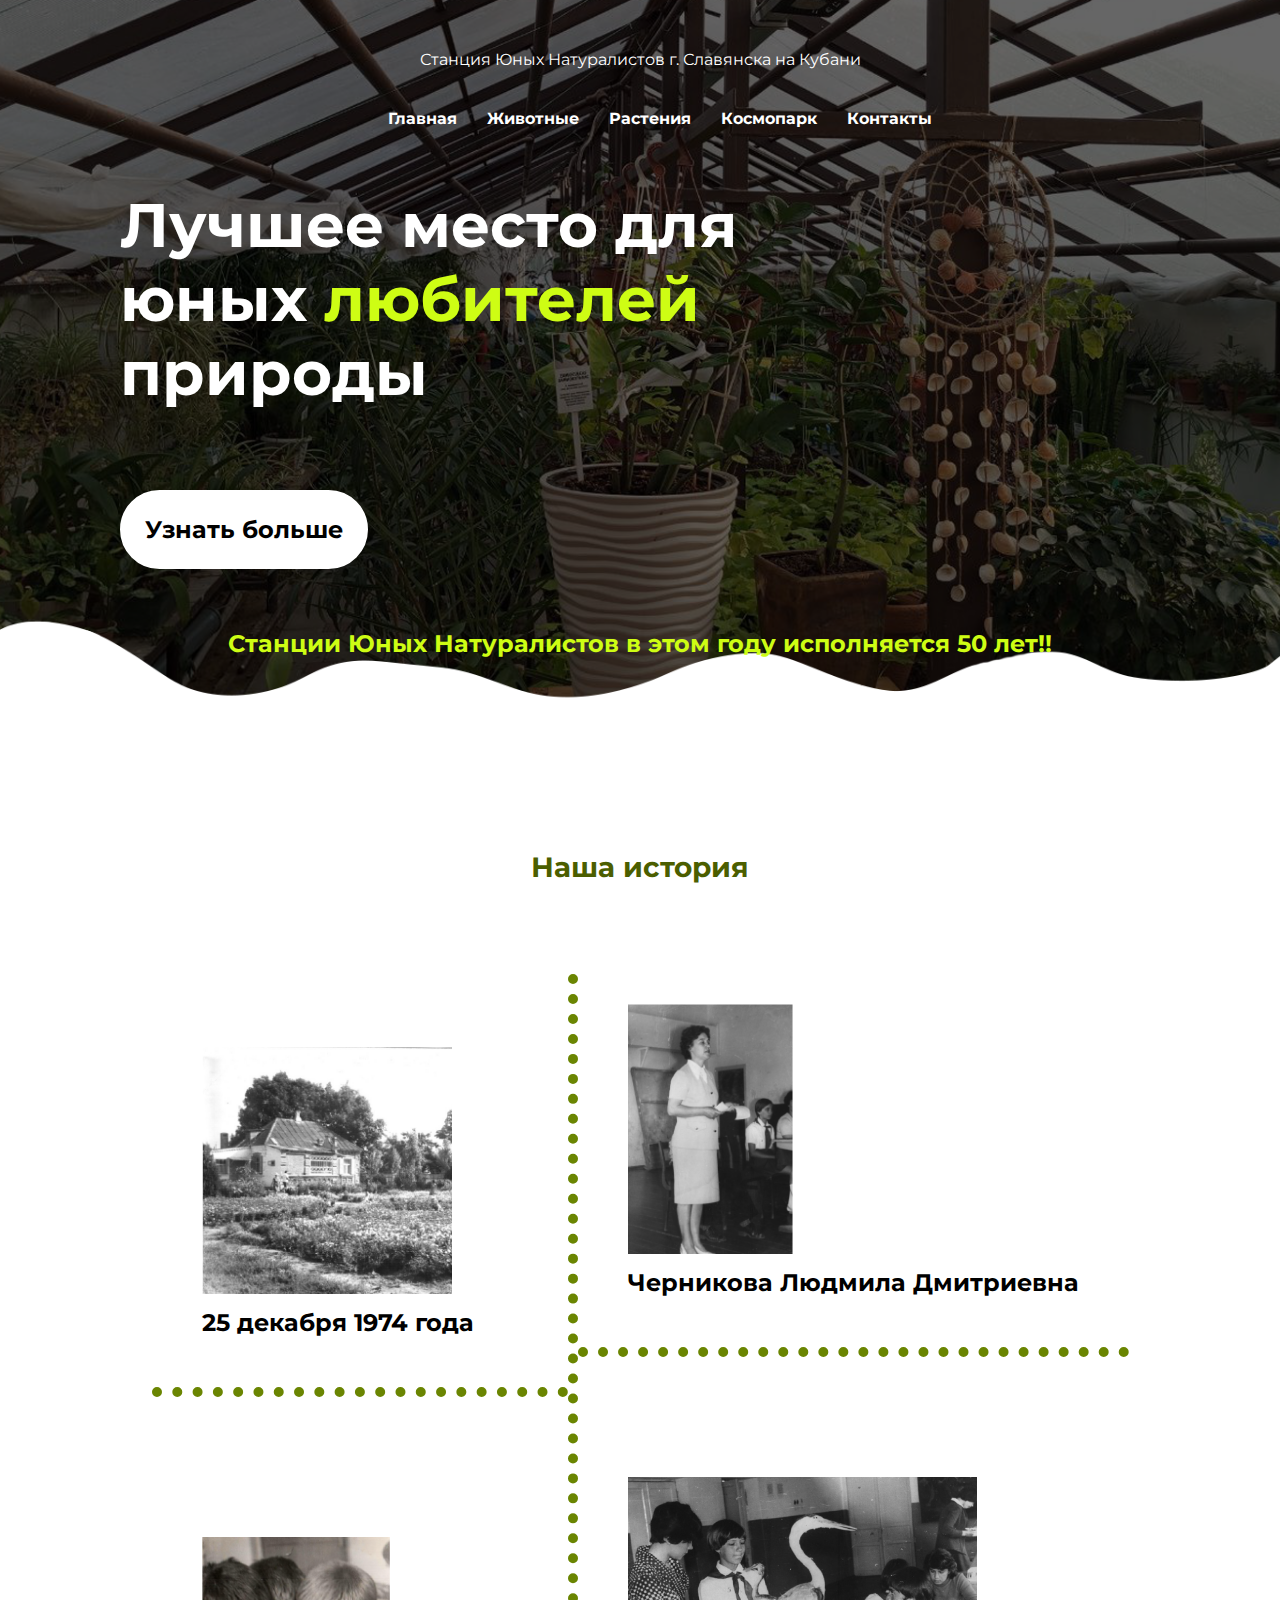
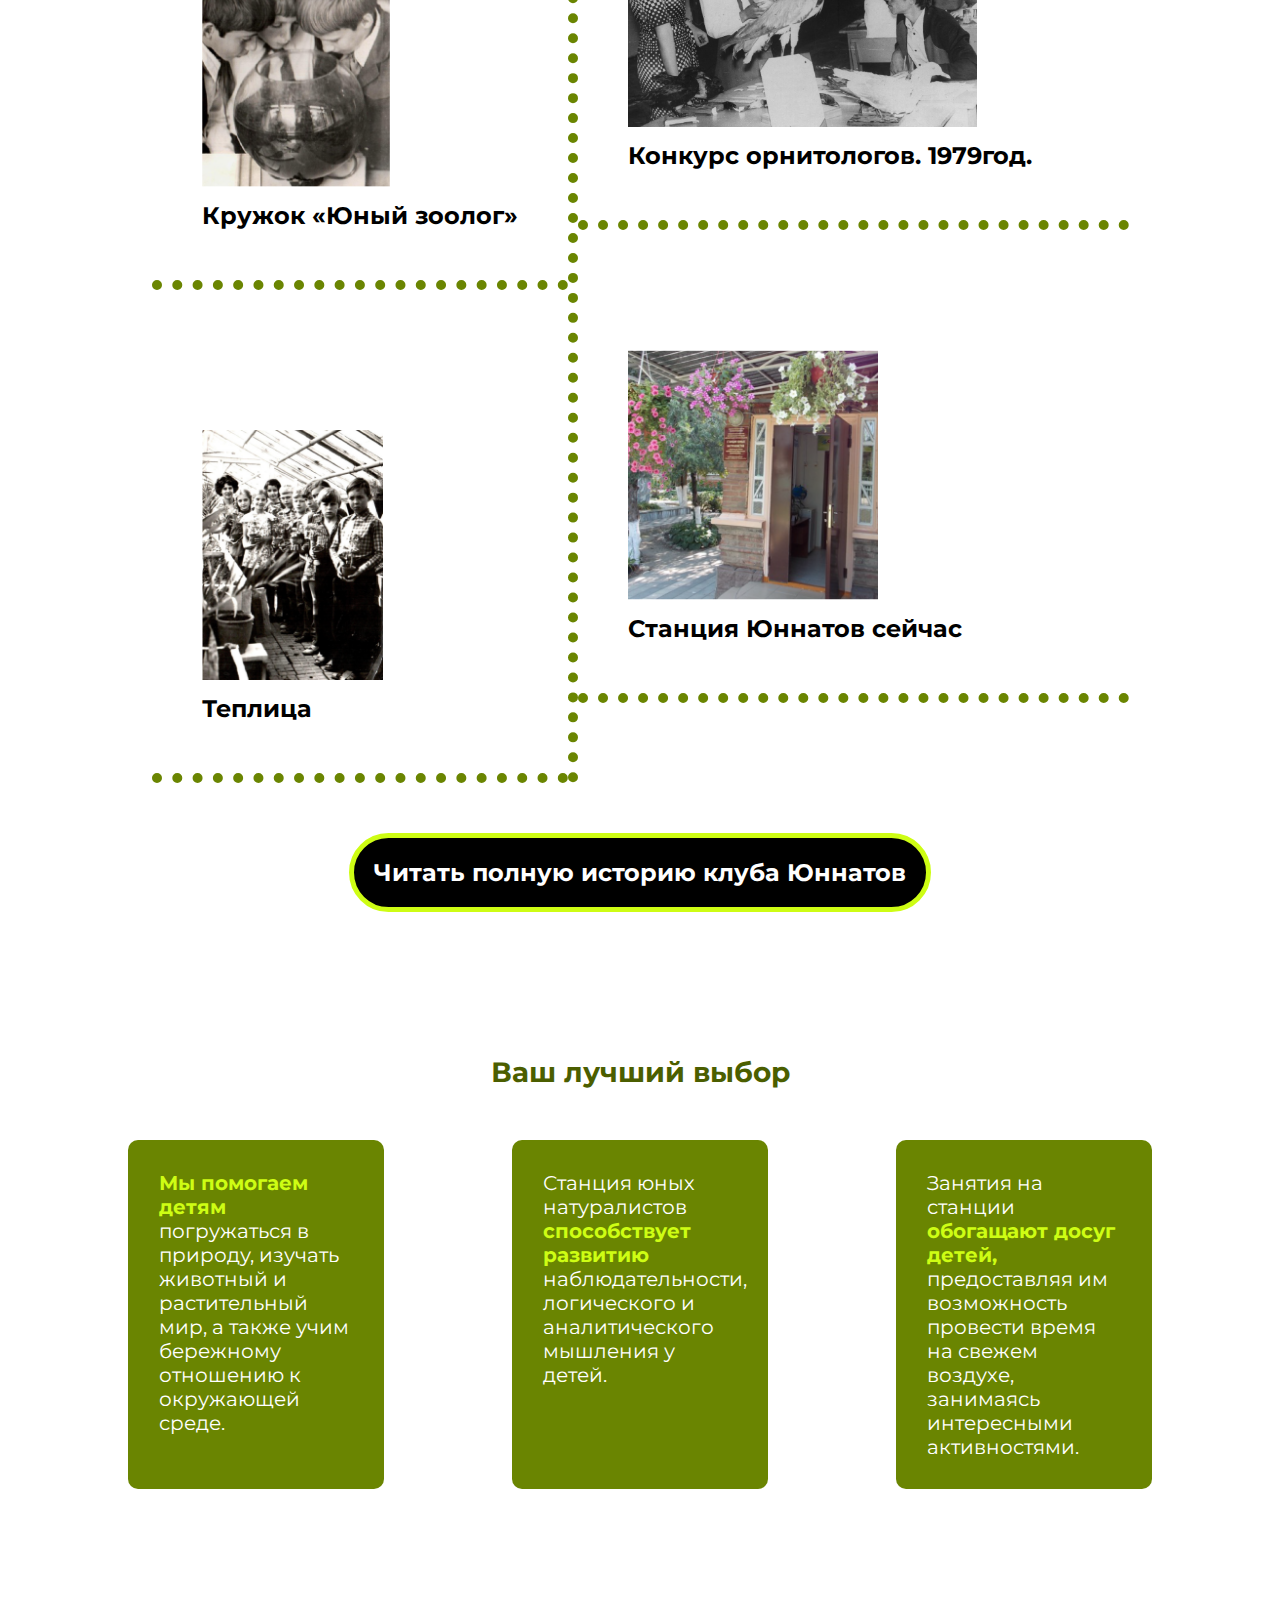
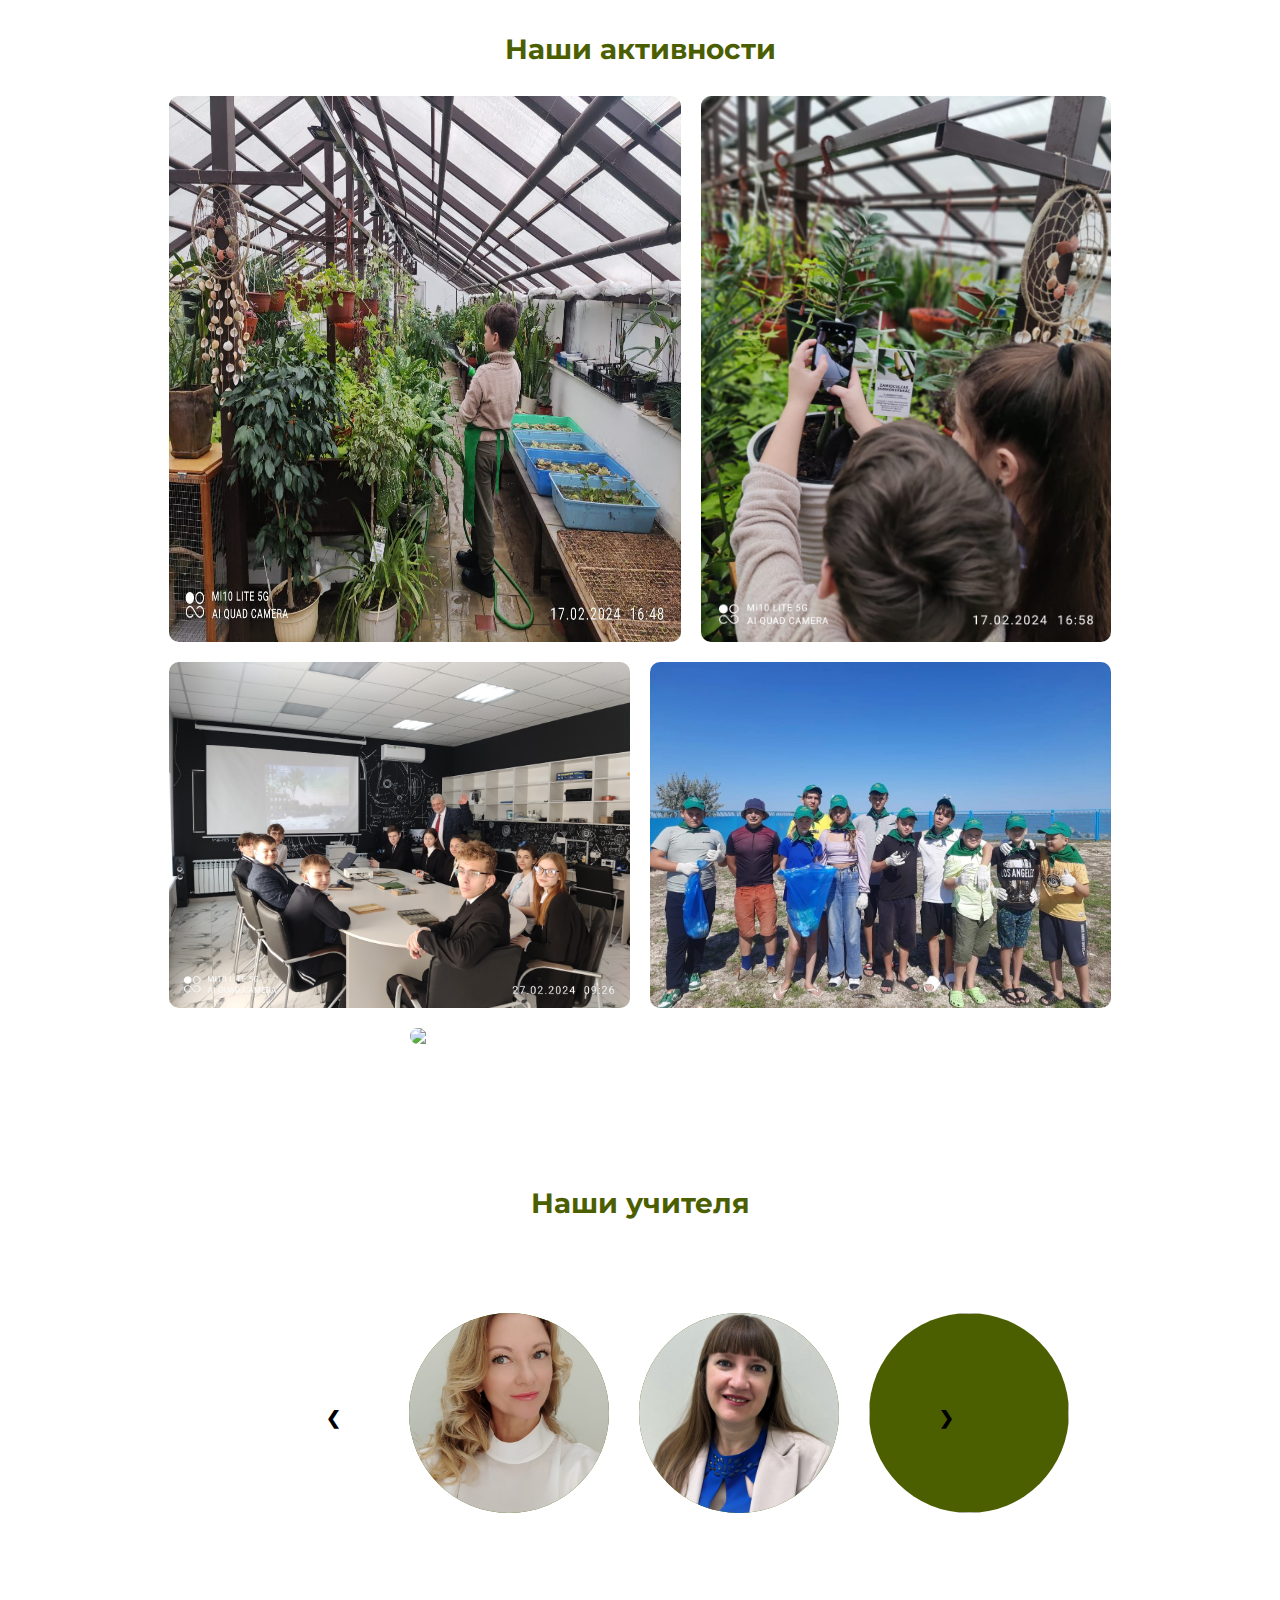
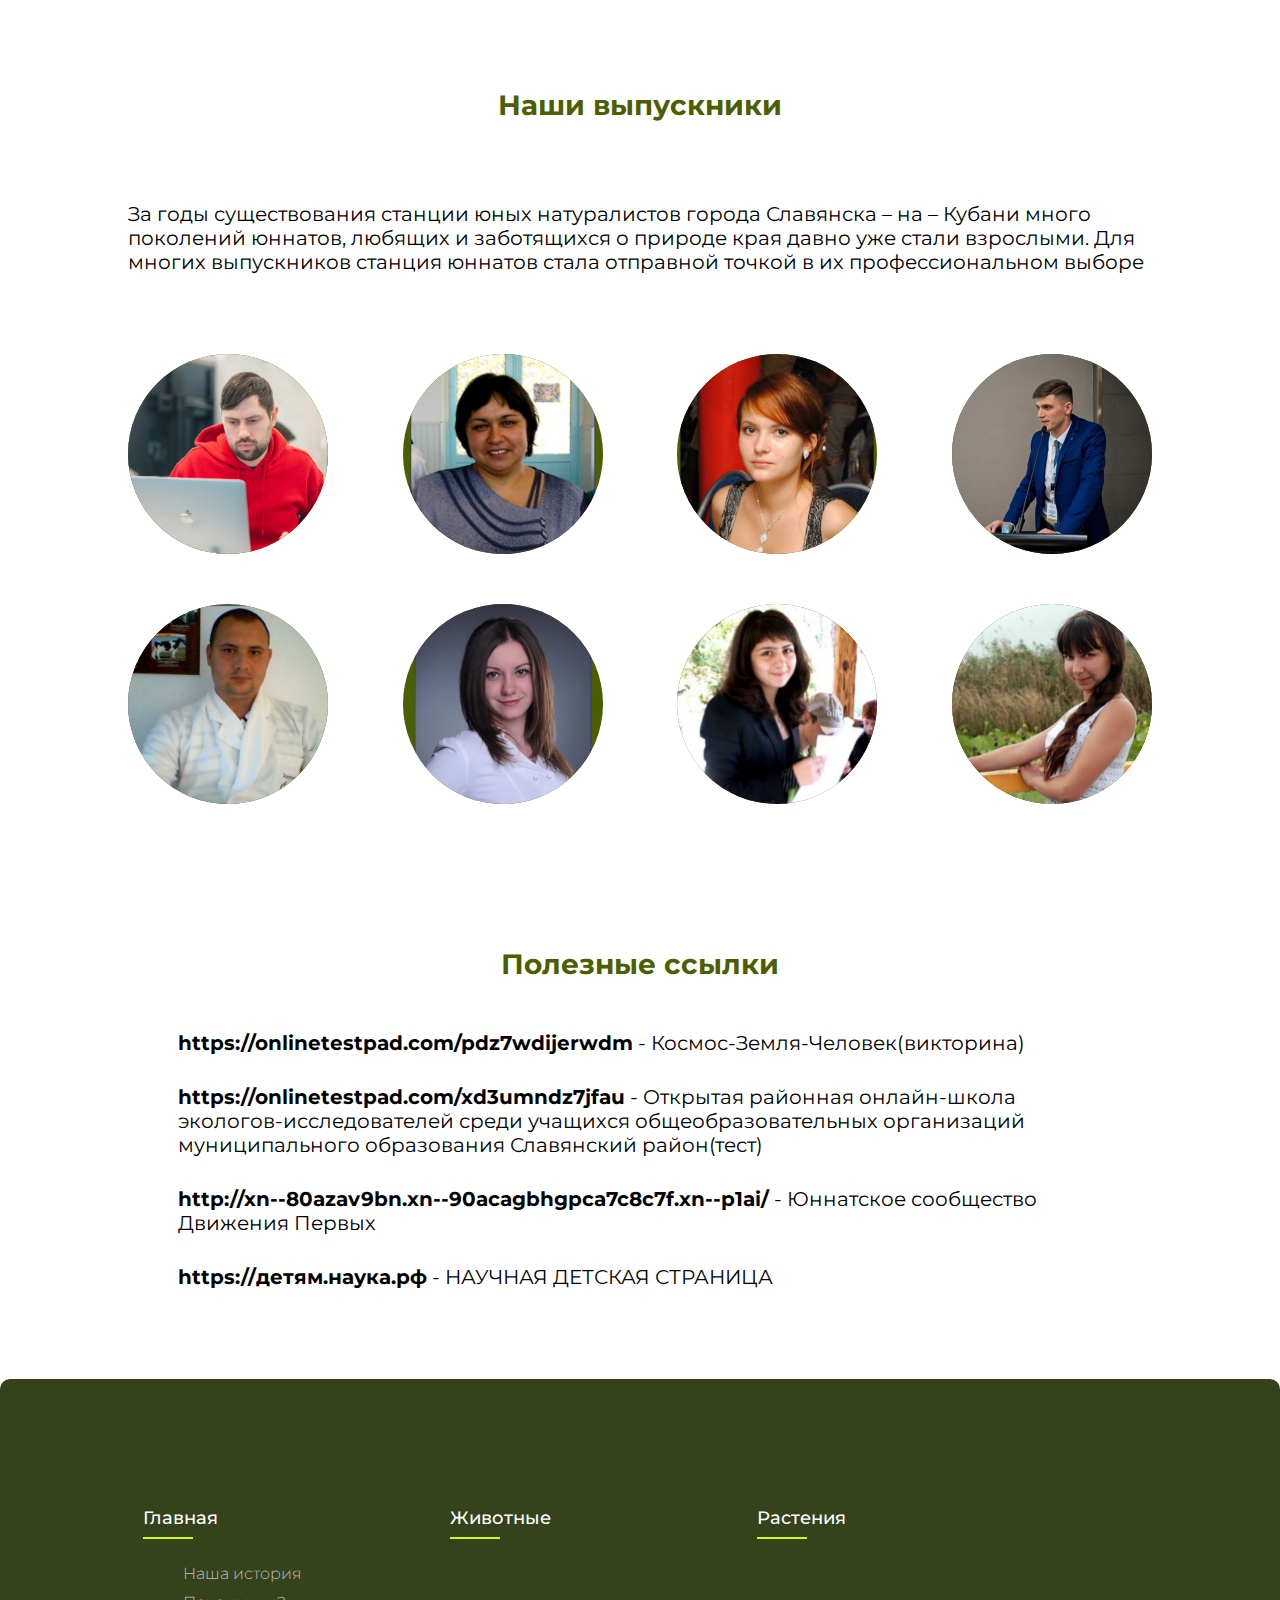
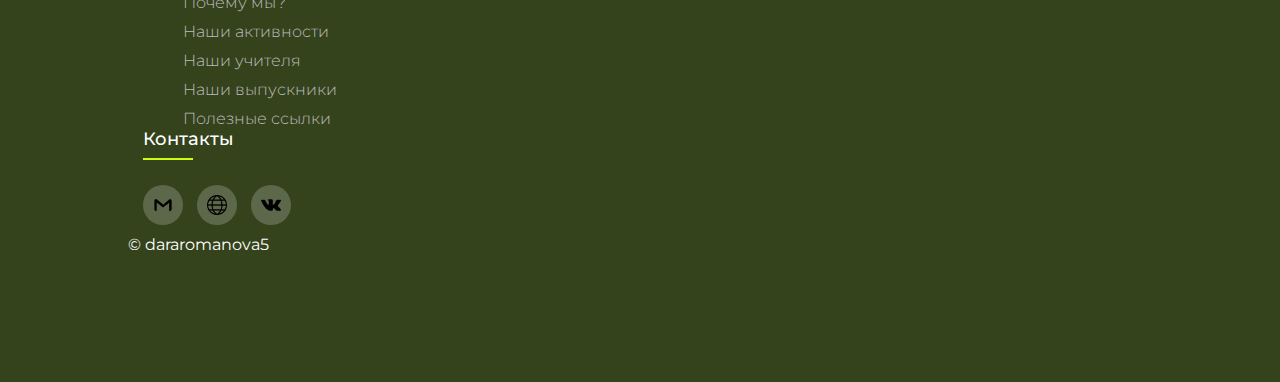
==== index.html @ 304b1065 "initial commit" ====
<!DOCTYPE html>
<html lang="ru">
<head>
    <meta charset="UTF-8">
    <meta name="viewport" content="width=device-width, initial-scale=1.0">
    <title>Станция Юных Натуралистов  г Славянска на Кубани</title>
    <link rel="stylesheet" href="css/style.css">
    <link rel="shortcut icon" href="favicon.svg" type="image/x-icon">
</head>
<body>
    <header id="header" class="main-header">
        <img src="1.png" class="background" />
        <div class="header-top">
        <p class="title-name">Станция Юных Натуралистов  г. Славянска на Кубани</p>
        <nav class="menu" id="menu">
            <ul class="topmenu" class="menu__list">
                <li class="menu__item"><a href="index.html" class="active" class="menu__link">Главная</a>
                    <ul class="submenu">
                        <li><a href="#history">Наша история</a></li>
                        <li><a href="#choice">Почему мы?</a></li>
                        <li><a href="#activity">Наши активности</a></li>
                        <li><a href="#teachers">Наши учителя</a></li>
                        <li><a href="#pupils">Наши выпускники</a></li>
                        <li><a href="#reccomend">Полезные ссылки</a></li>
                    </ul>
                </li>
                <li class="menu__item"><a href="animals.html"  class="menu__link">Животные</a></li>
                <li class="menu__item"><a href="plants.html"  class="menu__link">Растения</a></li>
                <li class="menu__item"><a href="cosmopark.html"  class="menu__link">Космопарк</a></li>
                <li class="menu__item"><a href="contacts.html" class="menu__link">Контакты</a></li>

            </ul>
        </nav>
    </div>
        <div class='header-text'>
        <h1>Лучшее место для <br>юных<text style="color:#CEFD14"> любителей</text> <br>природы</h1>
        <button>Узнать больше</button>
    </div>
    <h1 style="color:#CEFD14; text-align: center; font-size:18pt;">Станции Юных Натуралистов в этом году исполняется 50 лет!!</h1>

    </header>
    <section class="history" id="history">
        <h1>Наша история</h1>
        <div class="main-history">
        <div class="part-1">
            <div class="time">
                <img src="assets/history/1.png" height="250px">
                <h2 style="padding-top: 10px;">25 декабря  1974 года</h2>
            </div>

            <div class="time">
                <img src="assets/history/3.png" height="250px">
                <h2 style="padding-top: 10px;">Кружок «Юный зоолог»</h2>
            </div>

            <div class="time">
                <img src="assets/history/5.png" height="250px">
                <h2 style="padding-top: 10px;">Теплица</h2>
            </div>


        </div>

        <div class="part-2">
            <div class="time">
                <img src="assets/history/2.png" height="250px">
                <h2 style="padding-top: 10px;">Черникова Людмила Дмитриевна </h2>
            </div>

            <div class="time">
                <img src="assets/history/4.png" height="250px">
                <h2 style="padding-top: 10px;">Конкурс орнитологов. 1979год.</h2>
            </div>

            <div class="time">
                <img src="assets/history/6.png" height="250px">
                <h2 style="padding-top: 10px;">Станция Юннатов сейчас</h2>
            </div>

        </div>
    </div>
    <a href="#openModalm"><button>Читать полную историю клуба Юннатов</button></a>
    <div id="openModalm" class="modal">
        <div class="modal-dialog">
          <div class="modal-content">
            <div class="modal-header">
              <h3 class="modal-title">История станции Юных Натуралистов</h3>
              <a href="#close" title="Close" class="close">×</a>
            </div>
            <div class="modal-body">
                <p>Станция юных натуралистов города Славянска – на Кубани  начала свою работу 25 декабря  1974 года. В этот день был назначен первый директор станции  юннатов Жбанова  Надежда Андреевна. На базе  средней школы   № 6 были открыты первые кружки овощеводов и цветоводов. В октябре 1975 года станция юннатов была переселена в частный дом на территории средней школы № 1, где и находится в данный момент. Первое животное станции юннатов – заяц, которого принес Сережа Ефимьев, ныне – главный государственный инспектор по охотничьему надзору Министерства природных ресурсов  Краснодарского края. 
                    <br><br>
                    У истоков создания станции юных натуралистов стояли замечательные люди, среди них - заведующая городским отделом народного образования в 1975г. Елфимова Маргарита Кузьминична. Вся работа шла под ее пристальным вниманием, ни один вопрос, требующий решения на районном уровне не оставался открытым.
                    <br><br>
                    Второй директор станции юных натуралистов - Черникова Людмила Дмитриевна (на снимке).
Под ее руководством работа продолжалась, развивалась материальная база, организовывались новые кружки и новые мероприятия.
<br><br>
В 1977г. на станцию юннатов пришла Сербина Раиса Андреевна. Она организовала кружок «Юный зоолог», работу «Звериной больницы», конкурс «Мое любимое животное», ставший традиционным. И сейчас он  является одним из самых любимых. 
<br><br>
Станция юннатов расширялась, увеличивалось количество кружков, приходили новые творческие и увлеченные педагоги. 1985г. на станцию юных натуралистов пришла Алла Алексеевна Яцкова. С 1988г. по 2008г. она возглавляла коллектив станции юных натуралистов. 
При содействии Аллы Алексеевны впервые были  организованы кружки: «Экология», «Юные любители зеленой архитектуры», «Валеология», «Юный медик», «Юный орнитолог», «Волонтер».

<br><br>
Кто только не жил в живом уголке станции: попугайчики, куры, голуби редких пород, цесарки, хомячки, крысы, морские свинки, енотовидные собаки, лисы, декоративные кролики, черепахи, аквариумные рыбки, ежики и даже кошка. 
<br><br>
Сегодня Славянская станция юннатов - одно из уникальных в нашем крае учреждений. Усилиями руководителей и всего коллектива сохраняется и пополняется эколого-биологической и сельскохозяйственной литературой фонд библиотеки, несмотря на массу трудностей, сохранена, отремонтирована (при содействии депутата ЗСК Чернявского Виктора Васильевича) и функционирует теплица, являясь объектом для воспитания трудовых навыков детей, источником дохода и, наконец, прекрасным местом для релаксации.
<br><br>

Пятьдесят лет станция юннатов распахивает свои двери для участников экологических слетов, конференций, конкурсов, олимпиад. Дело, начатое когда - то, продолжается и ныне. Станция юннатов и сегодня является настоящим центром экологического образования и воспитания подрастающего поколения в Славянском  районе


                </p>
            </div>
          </div>
        </div>
      </div>

    </section>
    <section class="your-choice" id="choice">
        <h1>Ваш лучший выбор</h1>
        <div class="choices">
            <div class="choice">
                <text style="color:#CEFD14; font-weight: bold;">Мы помогаем детям</text><br> погружаться в природу, изучать животный и растительный мир,
                 а также учим бережному отношению к окружающей среде.
            </div>

            <div class="choice">
                Станция юных натуралистов<br><text style="color:#CEFD14; font-weight: bold;"> способствует развитию</text><br>
                наблюдательности, логического и аналитического мышления 
                у детей.
            </div>
            <div class="choice">
                Занятия на станции <br><text style="color:#CEFD14; font-weight: bold;"> обогащают досуг детей,</text><br>
                предоставляя им возможность провести время на 
                свежем воздухе, занимаясь интересными активностями.
            </div>
        </div>

    </section>

    <section class="activity" id="activity">
      <h1>Наши активности</h1>
      <div class="gallery">
        <img src='assets/gallery/photo_2024-02-24 12.53.49.jpeg'  width="50%">
        <img src='assets/gallery/WhatsApp Image 2024-02-17 at 17.06.43.jpeg' width="40%">
      
        <img src='assets/gallery/TTWu9GuOo5s.jpg' width="45%">
        <img src='assets/gallery/РОвесник.jpeg' width="45%">
        <img src='assets/gallery/20220607_134744.jpg' width="45%">

        
      </div>
    </section>

    <section class="teachers" id="teachers">
        <h1>Наши учителя</h1>
        <div class="slideshow-container">
            <div class="mySlides fade">
                <div class="teachers-part">
                    <div class="teacher">
                        <a href="#openModal"><img src="преподаватели/фотографии/1.jpg" height="200px" width="200px" style="border-radius: 100%;"></a>

                        <div id="openModal" class="modal">
                            <div class="modal-dialog">
                              <div class="modal-content">
                                <div class="modal-header">
                                  <h3 class="modal-title">Слюсарева Елена Павловна</h3>
                                  <a href="#close" title="Close" class="close">×</a>
                                </div>
                                <div class="modal-body">
                                    <p>Директор, педагог дополнительного образования высшей категории, заслуженный учитель Кубани</p>
                                </div>
                              </div>
                            </div>
                          </div>
                    </div>
        
                    <div class="teacher">
                        <a href="#openModal_2"><img src="преподаватели/фотографии/2.jpeg" height="200px" width="200px" style="border-radius: 100%;"></a>
                        <div id="openModal_2" class="modal">
                            <div class="modal-dialog">
                              <div class="modal-content">
                                <div class="modal-header">
                                  <h3 class="modal-title">Борисенко Юлия Петровна</h3>
                                  <a href="#close" title="Close" class="close">×</a>
                                </div>
                                <div class="modal-body">
                                    <p>Методист, педагог дополнительного образования высшей категории, награждена почетной грамотой Министерства просвещения РФ</p>
                                </div>
                              </div>
                            </div>
                          </div>
                    </div>
        
                    <div class="teacher">
                        <a href="#openModal_3"><img src="преподаватели/фотографии/3.png" height="200px" width="200px" style="border-radius: 100%;"></a>
                        <div id="openModal_3" class="modal">
                            <div class="modal-dialog">
                              <div class="modal-content">
                                <div class="modal-header">
                                  <h3 class="modal-title">Дадонов Николай Николаевич</h3>
                                  <a href="#close" title="Close" class="close">×</a>
                                </div>
                                <div class="modal-body">
                                    <p>Педагог дополнительного образования высшей категории, награжден почетной грамотой Министерства просвещения РФ</p>
                                </div>
                              </div>
                            </div>
                          </div>
                    </div>
                </div>
            </div>
          
            <div class="mySlides fade">
                <div class="teachers-part">
                    <div class="teacher">
                        <a href="#openModal_4"><img src="преподаватели/фотографии/4.jpg" height="200px" width="200px" style="border-radius: 100%;"></a>
                        <div id="openModal_4" class="modal">
                            <div class="modal-dialog">
                              <div class="modal-content">
                                <div class="modal-header">
                                  <h3 class="modal-title">Чмыхало Виктор Константинович</h3>
                                  <a href="#close" title="Close" class="close">×</a>
                                </div>
                                <div class="modal-body">
                                    <p>Педагог дополнительного образования, младший научный сотрудник лаборатории регуляции экспрессии генов в развитии Институт биологии гена РАН г. Москва</p>
                                </div>
                              </div>
                            </div>
                          </div>
                    </div>
        
                    <div class="teacher">
                        <a href="#openModal_5"><img src="преподаватели/фотографии/5.jpg" height="200px" width="200px" style="border-radius: 100%;"></a>
                        <div id="openModal_5" class="modal">
                            <div class="modal-dialog">
                              <div class="modal-content">
                                <div class="modal-header">
                                  <h3 class="modal-title">Демченко Наталья Александровна</h3>
                                  <a href="#close" title="Close" class="close">×</a>
                                </div>
                                <div class="modal-body">
                                    <p>Педагог дополнительного образования первой категории</p>
                                </div>
                              </div>
                            </div>
                          </div>
                    </div>
        
                    <div class="teacher">
                        <a href="#openModal_6"><img src="преподаватели/фотографии/6.jpg" height="200px" width="200px" style="border-radius: 100%;"></a>
                        <div id="openModal_6" class="modal">
                            <div class="modal-dialog">
                              <div class="modal-content">
                                <div class="modal-header">
                                  <h3 class="modal-title">Шик Римма Александровна</h3>
                                  <a href="#close" title="Close" class="close">×</a>
                                </div>
                                <div class="modal-body">
                                    <p>Педагог дополнительного образования</p>
                                </div>
                              </div>
                            </div>
                          </div>
                    </div>
                </div>
            </div>

            <div class="mySlides fade">
                <div class="teachers-part">
                    <div class="teacher">
                        <a href="#openModal_7"><img src="преподаватели/фотографии/7.jpg" height="200px" width="200px" style="border-radius: 100%;"></a>
                        <div id="openModal_7" class="modal">
                            <div class="modal-dialog">
                              <div class="modal-content">
                                <div class="modal-header">
                                  <h3 class="modal-title">Кобылинская Наталья Васильевна</h3>
                                  <a href="#close" title="Close" class="close">×</a>
                                </div>
                                <div class="modal-body">
                                    <p>Педагог дополнительного образования</p>
                                </div>
                              </div>
                            </div>
                          </div>
                    </div>
        
                    <div class="teacher">
                        <a href="#openModal_8"><img src="преподаватели/фотографии/8.jpg" height="200px" width="200px" style="border-radius: 100%;"></a>
                        <div id="openModal_8" class="modal">
                            <div class="modal-dialog">
                              <div class="modal-content">
                                <div class="modal-header">
                                  <h3 class="modal-title">Колотий Анастасия Андреевна</h3>
                                  <a href="#close" title="Close" class="close">×</a>
                                </div>
                                <div class="modal-body">
                                    <p>Заведующая отделением «Станция юных натуралистов», педагог дополнительного образования.</p>
                                </div>
                              </div>
                            </div>
                          </div>
                    </div>
        
                    <div class="teacher">
                        <a href="#openModal_9"><img src="преподаватели/фотографии/9.jpg" height="200px" width="200px" style="border-radius: 100%;"></a>
                        <div id="openModal_9" class="modal">
                            <div class="modal-dialog">
                              <div class="modal-content">
                                <div class="modal-header">
                                  <h3 class="modal-title">Письменная Лидия Юрьевна</h3>
                                  <a href="#close" title="Close" class="close">×</a>
                                </div>
                                <div class="modal-body">
                                    <p>Педагог дополнительного образования высшей категории</p>
                                </div>
                              </div>
                            </div>
                          </div>
                    </div>
                </div>
            </div>

            <div class="mySlides fade">
                <div class="teachers-part">
                    <div class="teacher">
                        <a href="#openModal_10"><img src="преподаватели/фотографии/10.jpg" height="200px" width="200px" style="border-radius: 100%;"></a>
                        <div id="openModal_10" class="modal">
                            <div class="modal-dialog">
                              <div class="modal-content">
                                <div class="modal-header">
                                  <h3 class="modal-title">Сокол Галина Викторовна</h3>
                                  <a href="#close" title="Close" class="close">×</a>
                                </div>
                                <div class="modal-body">
                                    <p>Педагог дополнительного образования</p>
                                </div>
                              </div>
                            </div>
                          </div>
                    </div>
                </div>
            </div>
          
        
            <a class="prev" onclick="plusSlides(-1)">❮</a>
            <a class="next" onclick="plusSlides(1)">❯</a>
          
        </div>
    </section>
    <section class="pupils" id="pupils">
        <h1>Наши выпускники</h1>
        <p style="font-size: 15pt;">За годы существования станции юных натуралистов города Славянска – на – Кубани много поколений юннатов, любящих и заботящихся о природе края давно
             уже стали взрослыми. Для многих выпускников станция юннатов стала отправной точкой в их профессиональном выборе</p>
        <div class="pupils-main">

        <div class="pupil">
            <a href="#openModal_"><img src="выпускники/PHOTO-2023-03-06-13-33-00.jpg" height="200px" width="200px" style="border-radius: 100%;"></a>

            <div id="openModal_" class="modal">
                <div class="modal-dialog">
                  <div class="modal-content">
                    <div class="modal-header">
                      <h3 class="modal-title">Чмыхало Виктор</h3>
                      <a href="#close" title="Close" class="close">×</a>
                    </div>
                    <div class="modal-body">
                        <p>Занимался на станции юных натуралистов с 5 класса (объединения «Юный цветовод», «Я познаю мир») и являлся активным участником всех экологических конкурсов, акций, слетов, олимпиад, конференций. Четыре года подряд участвовал в краевой конференциях МСХАУК, становясь ее победителем и призером. Среди его увлечений - микробиология, генетика, энтомология. В 2011-2012 учебном году с исследовательской работой «Генетические закономерности проявления фенотипических признаков у сирийских хомяков» он стал победителем Всероссийского фестиваля творческих открытий и инициатив «Леонардо» в номинации «Научный поиск» в г.Москва, занял I место в Юношеском симпозиуме Естественных наук (ЮСЕН) «Наша планета, наши океаны, наша ответственность» в ВДЦ «Орленок». Виктор является студентом Ростовского Государственного университета, факультета биологии. Продолжает научные исследования в области генетики.</p>
                    </div>
                  </div>
                </div>
              </div>
        </div>


        <div class="pupil">
            <a href="#openModal2"><img src="выпускники/2.png" height="200px" width="200px" style="border-radius: 100%;"></a>

            <div id="openModal2" class="modal">
                <div class="modal-dialog">
                  <div class="modal-content">
                    <div class="modal-header">
                      <h3 class="modal-title">Сербина Ирина</h3>
                      <a href="#close" title="Close" class="close">×</a>
                    </div>
                    <div class="modal-body">
                        <p>14 лет работала на станции юных натуралистов, сейчас преподает на факультете биологии и физической культуры филиала КУБГУ в г.Славянске-на-Кубани</p>
                    </div>
                  </div>
                </div>

        </div>
            
        </div>
        <div class="pupil">
          <a href="#openModal3"><img src="выпускники/1.png" height="200px" width="200px" style="border-radius: 100%;"></a>

          <div id="openModal3" class="modal">
              <div class="modal-dialog">
                <div class="modal-content">
                  <div class="modal-header">
                    <h3 class="modal-title">Фоменко Анастасия </h3>
                    <a href="#close" title="Close" class="close">×</a>
                  </div>
                  <div class="modal-body">
                      <p>Юннатка с многолетним стажем (объединение «Юный зоолог», «Эколог-краевед»), член научного общества учащихся станции юных натуралистов, действительный член Малой сельскохозяйственной академии учащихся Кубани. Неоднократно становилась победителем и лауреатом краевых научных конференций Малой академии.  Анастасия училась на факультете «экология» Кубанского Государственного аграрного университета.</p>
                  </div>
                </div>
              </div>
            </div>


      </div>
      <div class="pupil">
          <a href="#openModal4"><img src="выпускники/PHOTO-2023-08-24-09-13-13.jpg" height="200px" width="200px" style="border-radius: 100%;"></a>

          <div id="openModal4" class="modal">
              <div class="modal-dialog">
                <div class="modal-content">
                  <div class="modal-header">
                    <h3 class="modal-title">Шубенок Ростислав Николаевич</h3>
                    <a href="#close" title="Close" class="close">×</a>
                  </div>
                  <div class="modal-body">
                      <p>Шубенок Ростислав Николаевич родился 12 августа 1997 года в г. Славянске-на-Кубани. С 2004-2015 гг. учился в МБОУ Лицее №1. Впервые знакомство со станцией юных натуралистов произошло когда он учился в 7 классе (2011 год), когда Ростислав Николаевич принял участие в экологическом слете среди школ, где совместно с командой единомышленников показал отличные результаты. Успехи Шубенка Р.Н. были отмечены директором МАУ ЦДО г. Славянска-на-Кубани Слюсаревой Еленой Павловной, которая пригласила на станцию юных натуралистов и стала научным руководителем. С того самого момента и начался путь Ростислава Николаевича на станции. Под чутким руководством Елены Павловны было определено узкое направление для проведения исследований, а именно озеро Толока, расположенное в районе Северного парка города. Результатом проделанной работы стало составление паспорта озера и оценка воздействия человека на его экосистему. Исследование было высоко оценено на конференциях и конкурсах различных уровней, не раз возвращались в свой маленький городок с победой из г .Москвы и северной столицы (г. Санкт Петербург).<br>
                        В 2015-2019 году Шубенок Р.Н. поступил в Кубанский государственный технологический университет (Куб ГТУ) по специальности «нефтегазовое дело», окончил бакалавриат, 2019-2021 магистр, 2021-2025 аспирант.<br>
                        На сегодняшний день Ростислав Николаевич работает в г. Москве в нефтегазовой компании менеджером по развитию бизнеса, до этого работал ведущим специалистом в компании «Роснефть» и ассистентом кафедры в своем родном ВУЗе.<br>
                        Станция юных натуралистов сыграла значительную роль в становлении Ростислава Николаевича: участие в конференциях, прикладных практикумах добавило уверенности и выработало навык презентации, который в его текущей работе является одним из ключевых, а различные поездки, общение с ребятами из других сообществ стало отличным и самое главное, очень важным опытом в период взросления, позволившим без проблем налаживать связи с другими людьми. Как и в любом другом деле, для новичка важно не столько наличие качеств, позволяющих работать на результат, важно присутствие рядом чуткого наставника, который эти качества заметит и поймет, как их реализовать. Ростислав выражает огромную благодарность Слюсаревой Елене Павловне, что в далеком 2011 году, он стал частью станции юных натуралистов, это были интересные, увлекательные и полезные годы в его жизни.<br>
                        Отец: Шубенок Николай Николаевич, 30.08.1970 года рождения, предприниматель.<br>
                        Мать: Шубенок Инна Георгиевна, 19.12.1972 года рождения, предприниматель.<br>
                        </p>
                  </div>
                </div>
              </div>

      </div>
          
     
      </div>
      <div class="pupil">
        <a href="#openModal5"><img src="выпускники/3.png" height="200px" width="200px" style="border-radius: 100%;"></a>

        <div id="openModal5" class="modal">
            <div class="modal-dialog">
              <div class="modal-content">
                <div class="modal-header">
                  <h3 class="modal-title">Бурлаков Андрей </h3>
                  <a href="#close" title="Close" class="close">×</a>
                </div>
                <div class="modal-body">
                    <p>Закончил ветеринарный факультет Кубанского государственного аграрного университета, работают ветеринарными врачами, имеют прекрасные отзывы о своей работе. Они не забывают оказывать ветеринарную помощь нашим питомцам</p>
                </div>
              </div>
            </div>
          </div>


    </div>
    <div class="pupil">
        <a href="#openModal6"><img src="выпускники/4.png" height="200px" width="200px" style="border-radius: 100%;"></a>

        <div id="openModal6" class="modal">
            <div class="modal-dialog">
              <div class="modal-content">
                <div class="modal-header">
                  <h3 class="modal-title">Васькова Елена</h3>
                  <a href="#close" title="Close" class="close">×</a>
                </div>
                <div class="modal-body">
                    <p>Воспитанница кружка «Юные любители зеленой архитектуры» - вдумчивая, серьезная, целеустремленная, трудолюбивая, активная участница мероприятий станции юных натуралистов, неоднократный призер и победитель краевых олимпиад и конкурсов. Выбрала профессию врача и успешно ее осваивает в настоящее время.

                    </p>
                </div>
              </div>
            </div>

    </div>
        
   
    </div>


    <div class="pupil">
      <a href="#openModal7"><img src="выпускники/5.png" height="200px" width="200px" style="border-radius: 100%;"></a>

      <div id="openModal7" class="modal">
          <div class="modal-dialog">
            <div class="modal-content">
              <div class="modal-header">
                <h3 class="modal-title">Торосьян Зарина </h3>
                <a href="#close" title="Close" class="close">×</a>
              </div>
              <div class="modal-body">
                  <p>Воспитанница педагога дополнительного образования станции Сербиной Раисы Андреевны (объединение «Юный зоолог») – неоднократный призер краевых слетов юных экологов и членов школьных лесничеств, победитель и призер краевых конференций МСХАУК, призер краевой межпредметной олимпиады 2010года. Ее научные проекты связаны с энтомологией и биоиндикацией

                  </p>
              </div>
            </div>
          </div>
        </div>
  </div>
  <div class="pupil">
      <a href="#openModal8"><img src="выпускники/6.png" height="200px" width="200px" style="border-radius: 100%;"></a>

      <div id="openModal8" class="modal">
          <div class="modal-dialog">
            <div class="modal-content">
              <div class="modal-header">
                <h3 class="modal-title">Почевалова Анна </h3>
                <a href="#close" title="Close" class="close">×</a>
              </div>
              <div class="modal-body">
                  <p>Воспитанница станции юных натуралистов с 1 по 11 класс (объединение «Охрана природы», «Валеология», «Основы ландшафтного дизайна», «Я познаю мир»), неоднократная победительница краевых слетов экологов и членов школьных лесничеств, конференций МСХАУК. Ее работы «Проект декоративно-экологической тропы на территории станции юных натуралистов», «Биологические свойства водного гиацинта», «Проблемы взаимоотношений подростков и их родителей», «Уровень невербальной классификации и словесно-логического мышления у дошкольников» неоднократно получали высокую оценку на конференциях начиная с районного и заканчивая Всероссийским уровнем. Анна стала студенткой МГУ, училась на факультете экологии и геологии.

                  </p>
              </div>
            </div>
          </div>

  </div>
      
 
  </div>
        </div>
    </section>

    <section class="recommendations" id="reccomend">
      <h1>Полезные ссылки</h1>
      <ul class="hrefs">
        <li><a href="https://onlinetestpad.com/pdz7wdijerwdm" style="color: black;text-decoration: none;" target="_blank">https://onlinetestpad.com/pdz7wdijerwdm</a> - Космос-Земля-Человек(викторина)</li>
        <li><a href="https://onlinetestpad.com/xd3umndz7jfau" style="color: black;text-decoration: none;" target="_blank">https://onlinetestpad.com/xd3umndz7jfau</a> - Открытая районная онлайн-школа экологов-исследователей среди учащихся общеобразовательных организаций муниципального образования Славянский район(тест)</li>
        <li><a  href ='http://xn--80azav9bn.xn--90acagbhgpca7c8c7f.xn--p1ai/' style="color: black;text-decoration: none;" target="_blank">http://xn--80azav9bn.xn--90acagbhgpca7c8c7f.xn--p1ai/</a> - Юннатское сообщество Движения Первых</li>
        <li><a  href="https://детям.наука.рф" style="color: black;text-decoration: none;" target="_blank">https://детям.наука.рф</a> - НАУЧНАЯ ДЕТСКАЯ СТРАНИЦА</li>
      </ul>
    </section>


    <footer class="footer">
          <div class="container">
              <div class="row">
                  <div class="footer-col">
                      <a href="index.html"><h4>Главная</h4></a>
                      <ul>
                        <li><a href="#history">Наша история</a></li>
                        <li><a href="#choice">Почему мы?</a></li>
                        <li><a href="#activity">Наши активности</a></li>
                        <li><a href="#teachers">Наши учителя</a></li>
                        <li><a href="#pupils">Наши выпускники</a></li>
                        <li><a href="#reccomend">Полезные ссылки</a></li>
                      </ul>
                  </div>
                  <div class="footer-col">
                      <a href="animals.html"><h4>Животные</h4></a>
                      </ul>
                  </div>
                  <div class="footer-col">
                      <a href="plants.html"><h4>Растения</h4></a>
                  </div>
                  <div class="footer-col">
                      <a href="index_4.html"><h4>Контакты</h4></a>
                      <div class="social-links">
                          <a href="mailto:centrdo_slavyansk@mail.ru" target="_blank"><img src="assets/free-icon-gmail-4926635.png" height="20px"></a>
                          <a href="http://slavcdo.ru/" target="_blank"><img src="assets/free-icon-internet-1450332.png" alt="" height="20px"></a>
                          <a href="https://vk.com/syun_snk" target="_blank"><img src="assets/free-icon-vk-social-network-logo-25684.png" alt="" height="20px"></a>
                      </div>
                  </div>
              </div>
              <text>© dararomanova5</text>
          </div>
    </footer>
   <script src="js/script.js"></script>
    <link rel="preconnect" href="https
://fonts.googleapis.com">
<link rel="preconnect" href="https://fonts.gstatic.com" 
crossorigin>
<link href="https://fonts.googleapis.com/css2?
family=Montserrat:ital,wght@0,100;0,200;0,300;0,
400;0,500;0,600;0,700;0,800;0,900;1,100;1,200;1,
300;1,400;1,500;1,600;1,700;1,800;1,900&display=swap" 
rel="stylesheet">
    
</body>
</html>
---- css/style.css ----
*{
    margin:0;
    font-family: 'Montserrat', sans-serif;
}

body{
    display: flex;
    flex-direction: column;
    gap:40px;
}

header{
    padding: 50px;
    color:white;
    display:flex;
    flex-direction: column;
    gap:60px;

}
header img{
    filter:brightness(40%);
}
.header-text{
    display:flex;
    flex-direction: column;
    align-items:flex-start;
    gap:80px;
    padding-left: 70px;
}

.header-text .cosmopark{
    display:flex;
    flex-direction: column;
    align-items:center;
    justify-content: center;
    gap:80px;
}

.header-top{
    display:flex;
    flex-direction: column;
    align-items:center;
    gap:40px;
}

img.background {
    min-height: 50%;
    min-width: 500px;
    width: 100%;
    height: auto;
    position: absolute;
    top: 0;
    left: 0;
    z-index: -1;
  
    /* Зависит от размера изображения */
    @media screen and (max-width: 500px){
      img.bg{
        left: 50%;
        margin-left: -320px;
      }
    }
  }


.animal{
    position: relative;

}

.animal-description{
    position: absolute;
    top: 40%;
    left: 40px;
    color: white;
    width: 340px;
    background: #00000094;
    padding: 20px;
}


.main-header h1{
    font-size: 46pt;
    color:white;
}

.main-menu{
    display: flex;
    justify-content: space-between;
    font-size: 12pt;
    align-items: center;
}
.main-header-animals{
    color:#4B5E00;
}

a{
    color: white;
    font-weight: bold;
}

nav a{
    display: block;
}
.animals-menu nav ul li a{
    color:black;
}
.menu__link:hover{
    color:#cefd14;
    transition: 0.5s;
    transform: 3;
}
.topmenu{
    display: flex;
    gap:30px;
}
.topmenu > li {
    display: inline-block;
    position: relative;
}

.submenu {
    position: absolute;
    left: -1px;
    z-index: 5;
    width: 240px;
    visibility: hidden;
    opacity: 0;  
    transform: translateY(10px);
    transition: .3s ease-in-out;
}
.submenu li{
    position: relative;
    font-size: 12pt;
}
.submenu a{
    color: black;
    text-align: left;
    padding: 10px 20px;
    background-color: #ffffff;
  }

nav li:hover > .submenu{
    visibility: visible;
    opacity: 1;
    transform: translateY(0px);
}

.main-menu nav a{
    text-decoration: none;
}


header button{
    background-color: white;
    outline: none;
    border: 5px solid white;
    font-size: 18pt;
    padding:20px;
    border-radius: 100px;
    font-weight: bold;
}

header button:hover{
    background-color: #cefd14;
    color: black;
    transition: 0.5s;
    transform: 3;
}

section{
    margin-left:10%;
    margin-right: 10%;
    margin-top: 8%;
}

section h1{
    color:#4B5E00;
    text-align: center;
    font-size: 21pt;
}

.teachers{
    display:flex;
    flex-direction: column;
    align-items: center;
    gap:60px;
}
.teachers-part{
    display:flex;
    justify-content:space-around ;
    padding: 15%;
    padding-top:5%;
    padding-bottom:5%;
    align-items: center;
    gap:30px;
    border-radius: 15px;
}

.teacher{
    height:200px;
    width:200px;
    background-color: #4B5E00;
    border-radius: 100%;
}
.teacher img{
    object-fit:cover;
}


/*carousel in index_3*/
* {box-sizing:border-box}

/* Slideshow container */
.slideshow-container {
  max-width: 1000px;
  position: relative;
  margin: auto;
}

/* Hide the images by default */
.mySlides {
  display: none;
}

/* Next & previous buttons */
.prev, .next {
  cursor: pointer;
  position: absolute;
  top: 50%;
  width: auto;
  margin-top: -22px;
  padding: 16px;
  color:#000;
  font-weight: bold;
  font-size: 18px;
  transition: 0.6s ease;
  border-radius: 0 3px 3px 0;
  user-select: none;
}

/* Position the "next button" to the right */
.next {
  right: 0;
  border-radius: 3px 0 0 3px;
}

/* On hover, add a black background color with a little bit see-through */
.prev:hover, .next:hover {
  background-color: rgba(0,0,0,0.8);
  color:white;
}

/* Fading animation */
.fade {
  animation-name: fade;
  animation-duration: 1.5s;
}

@keyframes fade {
  from {opacity: .4}
  to {opacity: 1}
}
/**/

.animals{
    display: flex;
    flex-direction: column;
    gap:50px;
}

.body-animals{
    display: flex;
    flex-direction: column;
    gap:50px;
}



.choices{
    display:flex;
    justify-content: space-between;
    margin-top: 5%;
}
.choice{
    height:auto;
    width:25%;
    background-color: #6a8501;
    padding: 3%;
    border-radius: 10px;
    color:white;
    font-size: 15pt;
}

.modal {
    position: fixed;
    top: 0;
    right: 0;
    bottom: 0;
    left: 0;
    background: rgba(0,0,0,0.5);
    z-index: 1050;
    opacity: 0;
    -webkit-transition: opacity 200ms ease-in; 
    -moz-transition: opacity 200ms ease-in;
    transition: opacity 200ms ease-in;
    pointer-events: none;
    margin: 0;
    padding: 0;
}

.modal:target {
    opacity: 1;
    pointer-events: auto;
    overflow-y: auto;
}
.modal-dialog {
    position: relative;
    width: auto;
    margin: 10px;
}
@media (min-width: 576px) {
  .modal-dialog {
      max-width: 500px;
      margin: 30px auto;
  }
}

.modal-content {
    position: relative;
    display: -webkit-box;
    display: -webkit-flex;
    display: -ms-flexbox;
    display: flex;
    -webkit-box-orient: vertical;
    -webkit-box-direction: normal;
    -webkit-flex-direction: column;
    -ms-flex-direction: column;
    flex-direction: column;
    background-color: #fff;
    -webkit-background-clip: padding-box;
    background-clip: padding-box;
    border: 1px solid rgba(0,0,0,.2);
    border-radius: .3rem;
    outline: 0;
}
@media (min-width: 768px) {
  .modal-content {
      -webkit-box-shadow: 0 5px 15px rgba(0,0,0,.5);
      box-shadow: 0 5px 15px rgba(0,0,0,.5);
  }
}

.modal-header {
    display: -webkit-box;
    display: -webkit-flex;
    display: -ms-flexbox;
    display: flex;
    -webkit-box-align: center;
    -webkit-align-items: center;
    -ms-flex-align: center;
    align-items: center;
    -webkit-box-pack: justify;
    -webkit-justify-content: space-between;
    -ms-flex-pack: justify;
    justify-content: space-between;
    padding: 15px;
    border-bottom: 1px solid #6a8501;
    color: #6a8501;
}
.modal-title {
    margin-top: 0;
    margin-bottom: 0;
    line-height: 1.5;
    font-size: 1.25rem;
    font-weight: 500;
}
/* Стили кнопки "х" ("Закрыть")  */
.close {
    float: right;
    font-family: sans-serif;
    font-size: 24px;
    font-weight: 700;
    line-height: 1;
    color: #000;
    text-shadow: 0 1px 0 #fff;
    opacity: .5;
    text-decoration: none;
}
/* Стили для закрывающей кнопки в фокусе или наведении */
.close:focus, .close:hover {
    color: #000;
    text-decoration: none;
    cursor: pointer;
    opacity: .75;
}
/* Стили блока основного содержимого окна */
.modal-body {
  position: relative;
    -webkit-box-flex: 1;
    -webkit-flex: 1 1 auto;
    -ms-flex: 1 1 auto;
    flex: 1 1 auto;
    padding: 15px;
    overflow: auto;
    color: #000;
}

.teacher a img:hover{
    transform: scale(1.1);
    transition: 1s;
}

.pupils{
    display:flex;
    flex-direction: column;
    align-items: center;
    gap:80px;
}

.pupils-main{
    display: flex;
    flex-wrap: wrap;
    justify-content: space-between;
    gap:50px;
    align-items: center;
}
.pupil{
    height:200px;
    width:200px;
    background-color: #4B5E00;
    border-radius: 100%;
}
.pupil img{
    object-fit:cover;
}

.history{
    display: flex;
    flex-direction: column;
    align-items: center;
    gap:50px;
}
.main-history{
    display:flex;
    justify-content: center;
}
.part-1{
    display:flex;
    flex-direction: column;
    gap:70px;
    border-right: 10px dotted #6a8501;
    margin-top: 40px;


}

.part-2{
    display:flex;
    flex-direction: column;
    gap:50px;
}

.time{
    border-bottom: 10px dotted #6a8501;
    margin-top: 20px;
    padding: 50px;

}

.history button{
    background-color: black;
    outline: none;
    color: #fff;
    border: 5px solid #cefd14;
    font-size: 18pt;
    padding:20px;
    border-radius: 100px;
    font-weight: bold;
}

.history button:hover{
    color:#000;
    background-color: #cefd14;
    transform: 3;
    transition:1s
}

.animals h1{
    color:white;
}


a{
    text-decoration: none;
}

/*FOOTER*/
footer{
    padding: 10%;
    background-color: rgb(53, 67, 29);
    color:white;
    border-top-left-radius: 10px;
    border-top-right-radius: 10px;
    
}

.container{
	max-width: 1170px;
	margin:auto;
}
.row{
	display: flex;
	flex-wrap: wrap;
}
ul{
	list-style: none;
}

.footer-col{
   width: 30%;
   padding: 0 15px;
}
.footer-col h4{
	font-size: 18px;
	color: #ffffff;
	margin-bottom: 35px;
	font-weight: 500;
	position: relative;
}
.footer-col h4::before{
	content: '';
	position: absolute;
	left:0;
	bottom: -10px;
	background-color: #cefd14;
	height: 2px;
	box-sizing: border-box;
	width: 50px;
}
.footer-col ul li:not(:last-child){
	margin-bottom: 10px;
}
.footer-col ul li a{
	font-size: 16px;
	color: #ffffff;
	text-decoration: none;
	font-weight: 300;
	color: #bbbbbb;
	display: block;
	transition: all 0.3s ease;
}
.footer-col ul li a:hover{
	color: #ffffff;
	padding-left: 8px;
}
.footer-col .social-links a{
	display: inline-block;
	height: 40px;
	width: 40px;
	background-color: rgba(255,255,255,0.2);
	margin:0 10px 10px 0;
	text-align: center;
	line-height: 40px;
	border-radius: 50%;
	color: #ffffff;
	transition: all 0.5s ease;
}

.social-links a img{
    margin: 10px;
}

.footer-col .social-links a:hover{
	color: #24262b;
	background-color: #ffffff;
}


@media(max-width: 767px){
  .footer-col{
    width: 50%;
    margin-bottom: 30px;
}
.animal-description{
    position: static;
    width:100%;
}
}
@media(max-width: 574px){
  .footer-col{
    width: 100%;
}
.animal-description{
    position: static;
    width:100%;
}
}
/**/


.animals button{
    background-color: black;
    outline: none;
    color: #fff;
    border: 5px solid #cefd14;
    font-size: 18pt;
    padding:20px;
    border-radius: 100px;
    font-weight: bold;
}
.animals button:hover{
    color:#000;
    background-color: #cefd14;
    transform: 3;
    transition:1s
}
.plants img{
    filter: blur(2px);

}
.plants{
    display: flex;
    flex-direction: column;
    gap:30px;
}


.soc-l{
    display: flex;
    flex-direction: row;
    gap:50px;
    justify-content: center;
    padding: 50px;
   
}

.hrefs{
    padding: 50px;
    display: flex;
    flex-direction: column;
    gap:30px;
    font-size: 15pt;
    justify-content: center;
}

.gallery{
    display: flex;
    padding-top: 30px;
    display:flex;
    flex-wrap: wrap;
    gap:20px;
    justify-content: center;

}

.gallery img{
    border-radius: 10px;
}
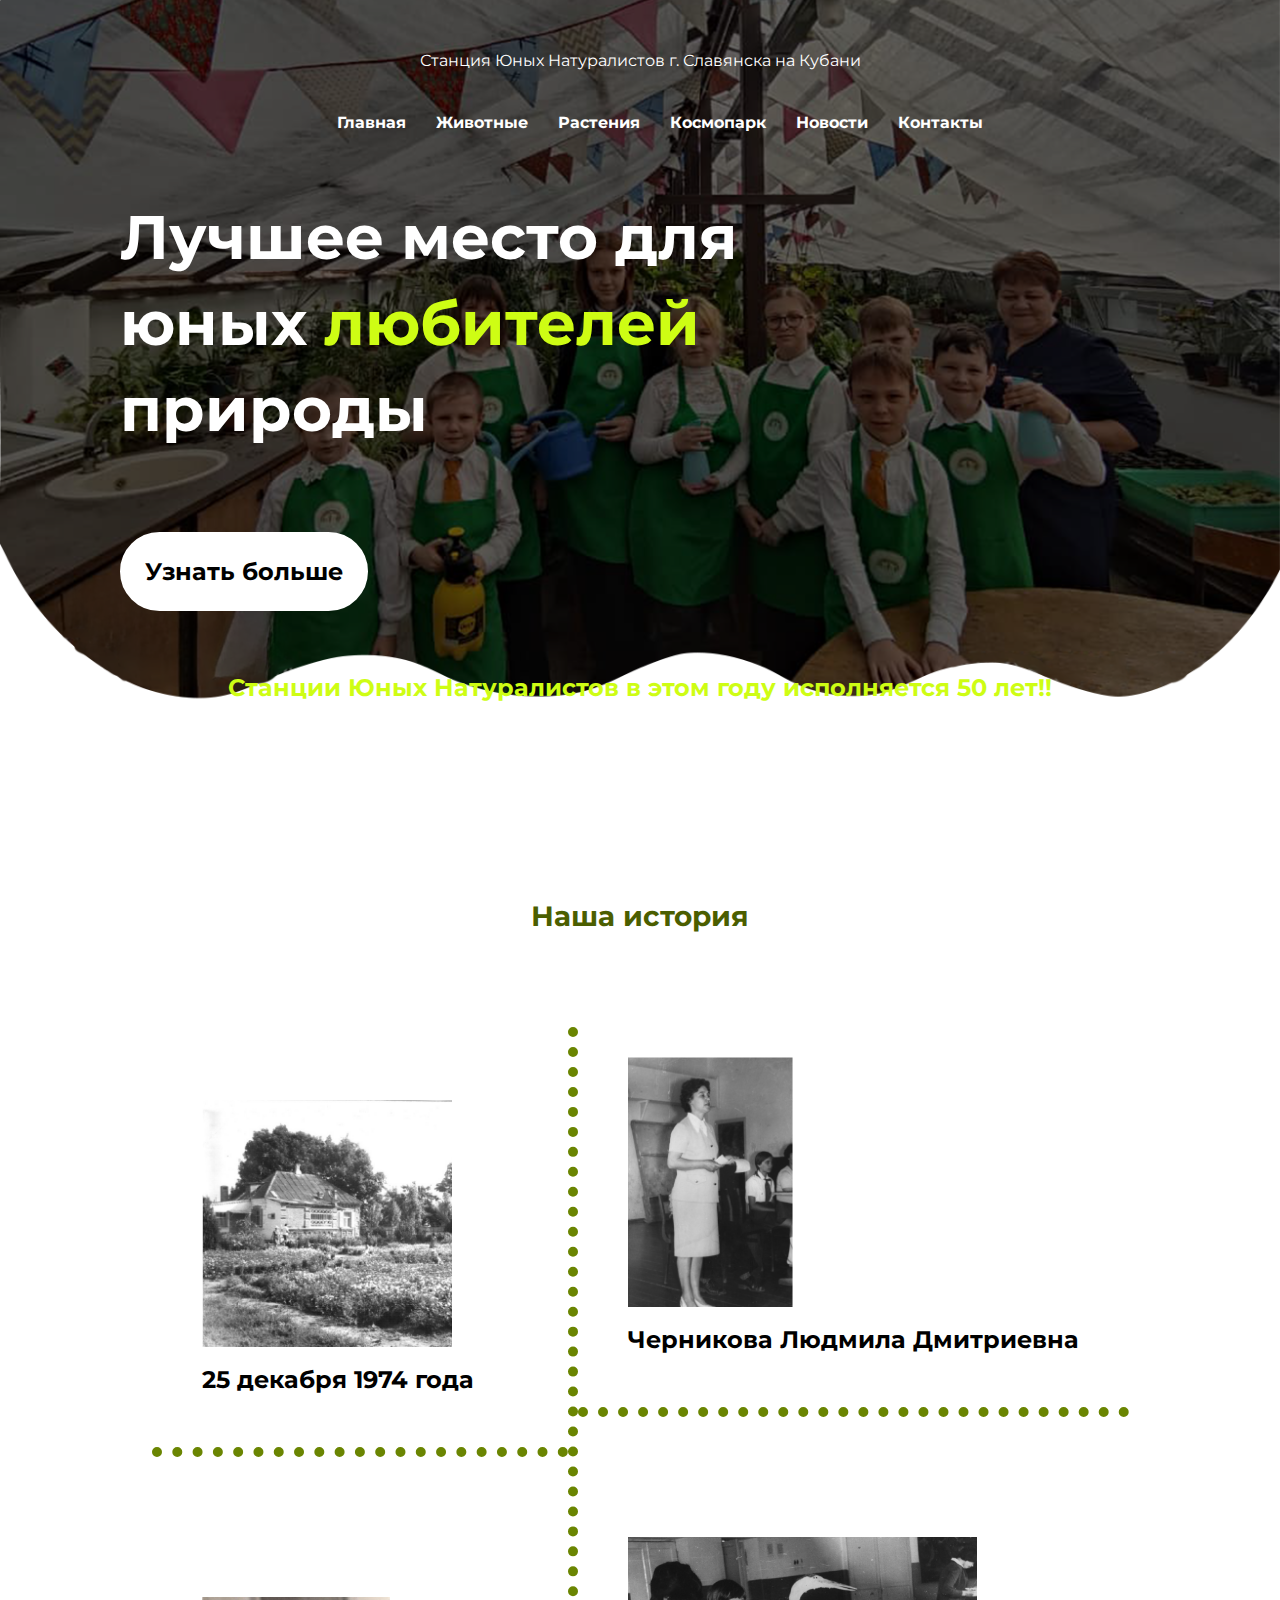
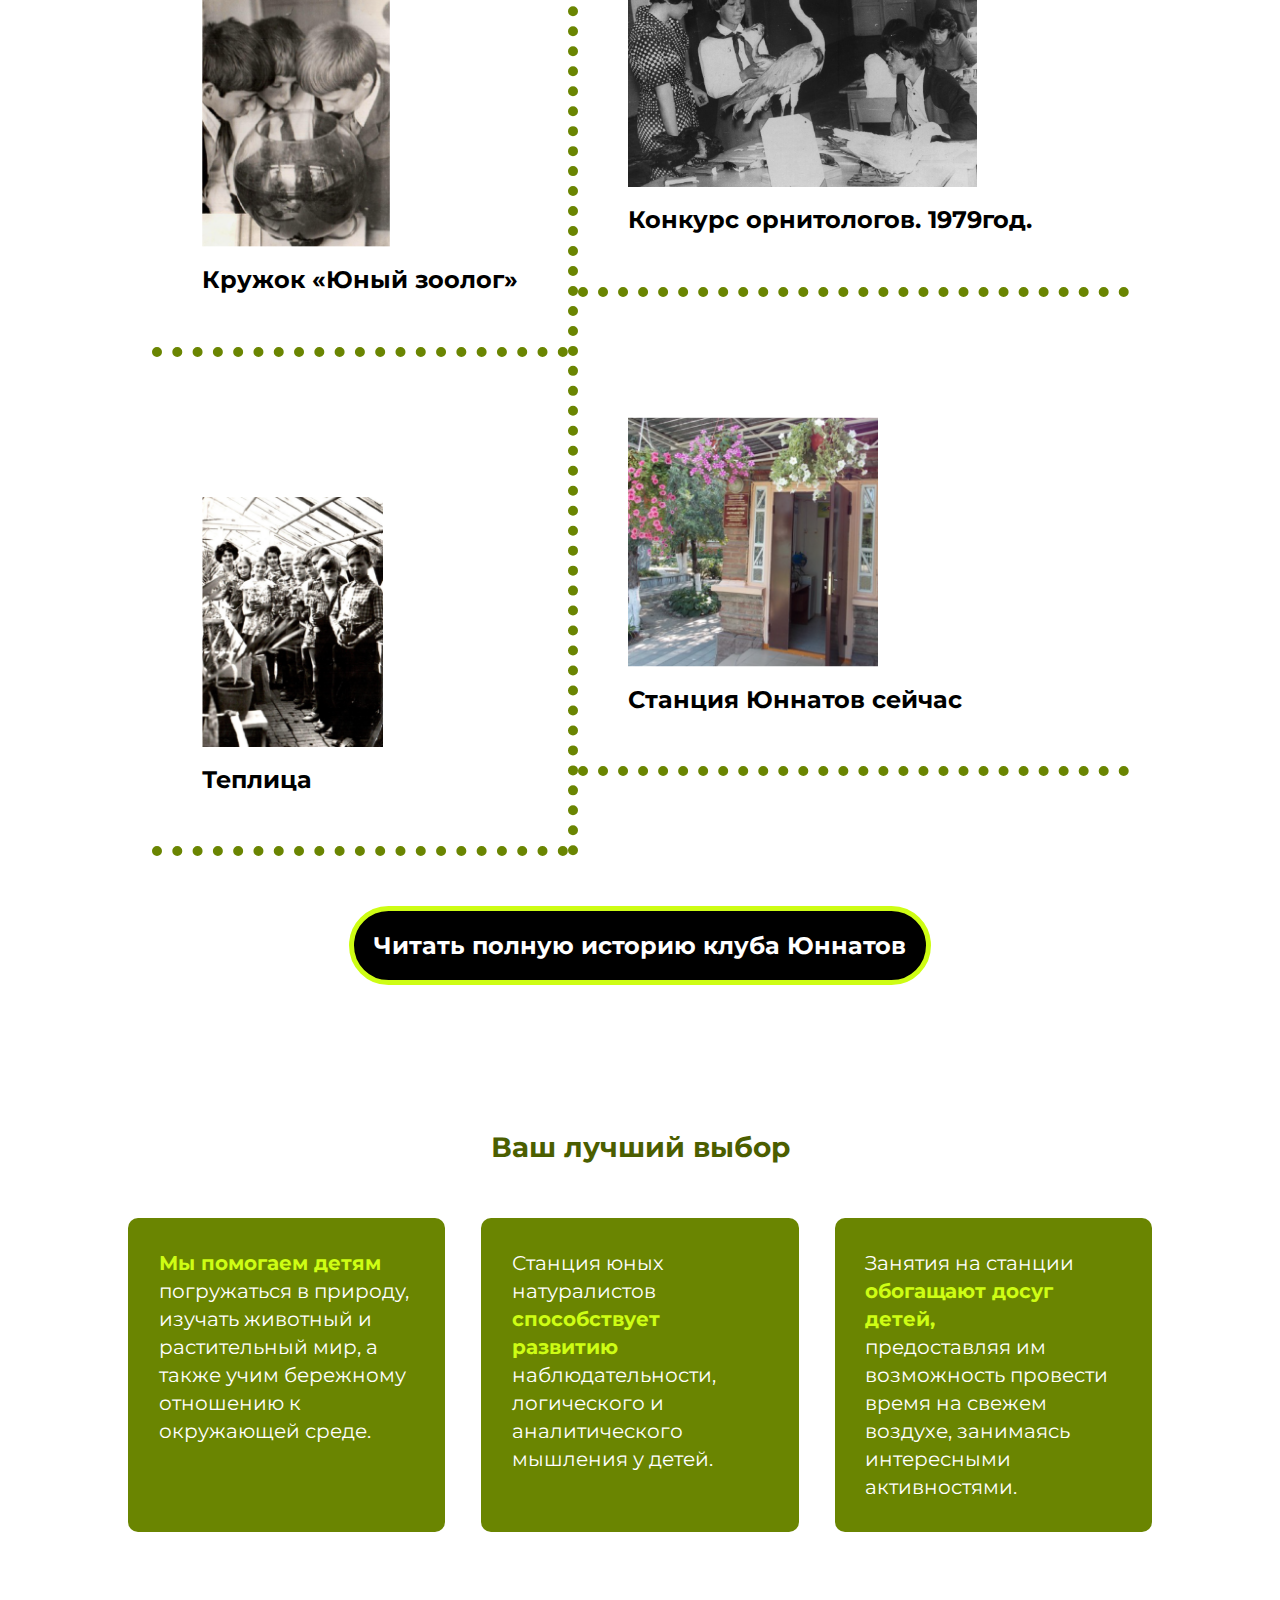
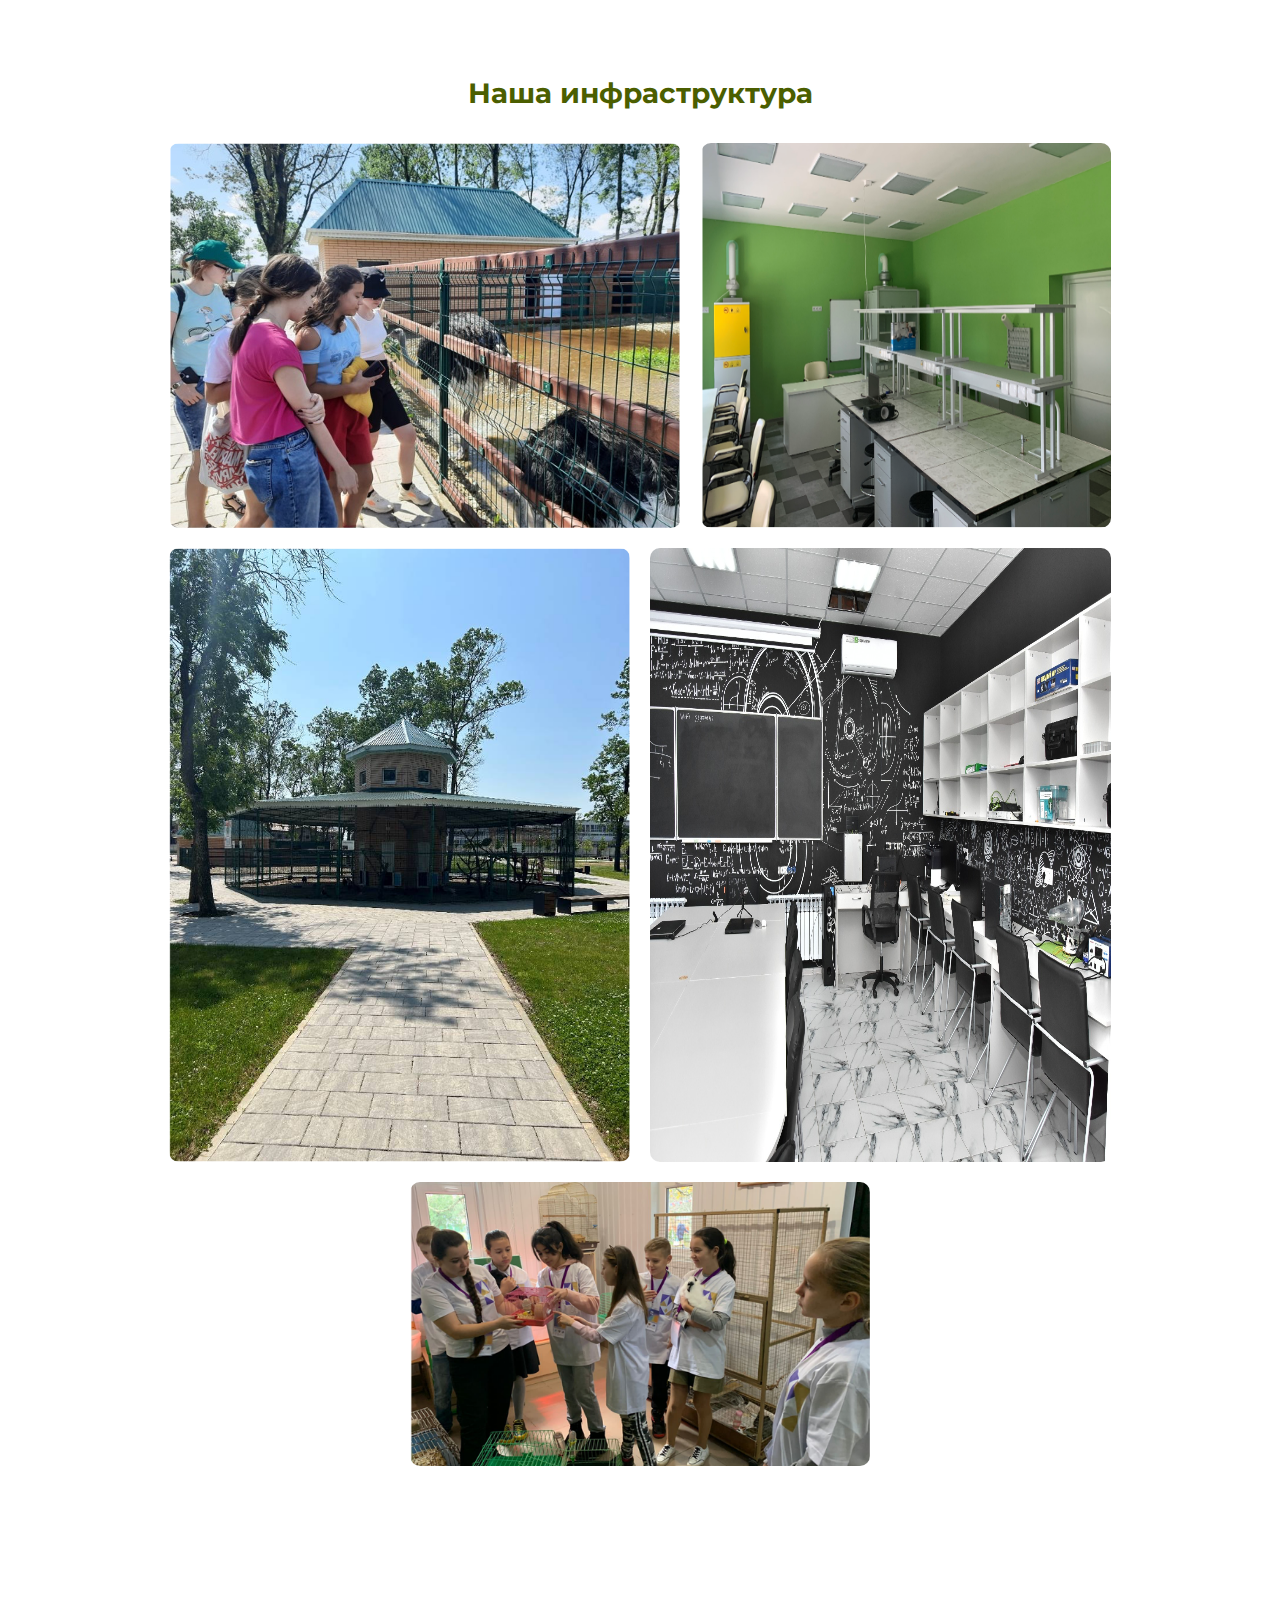
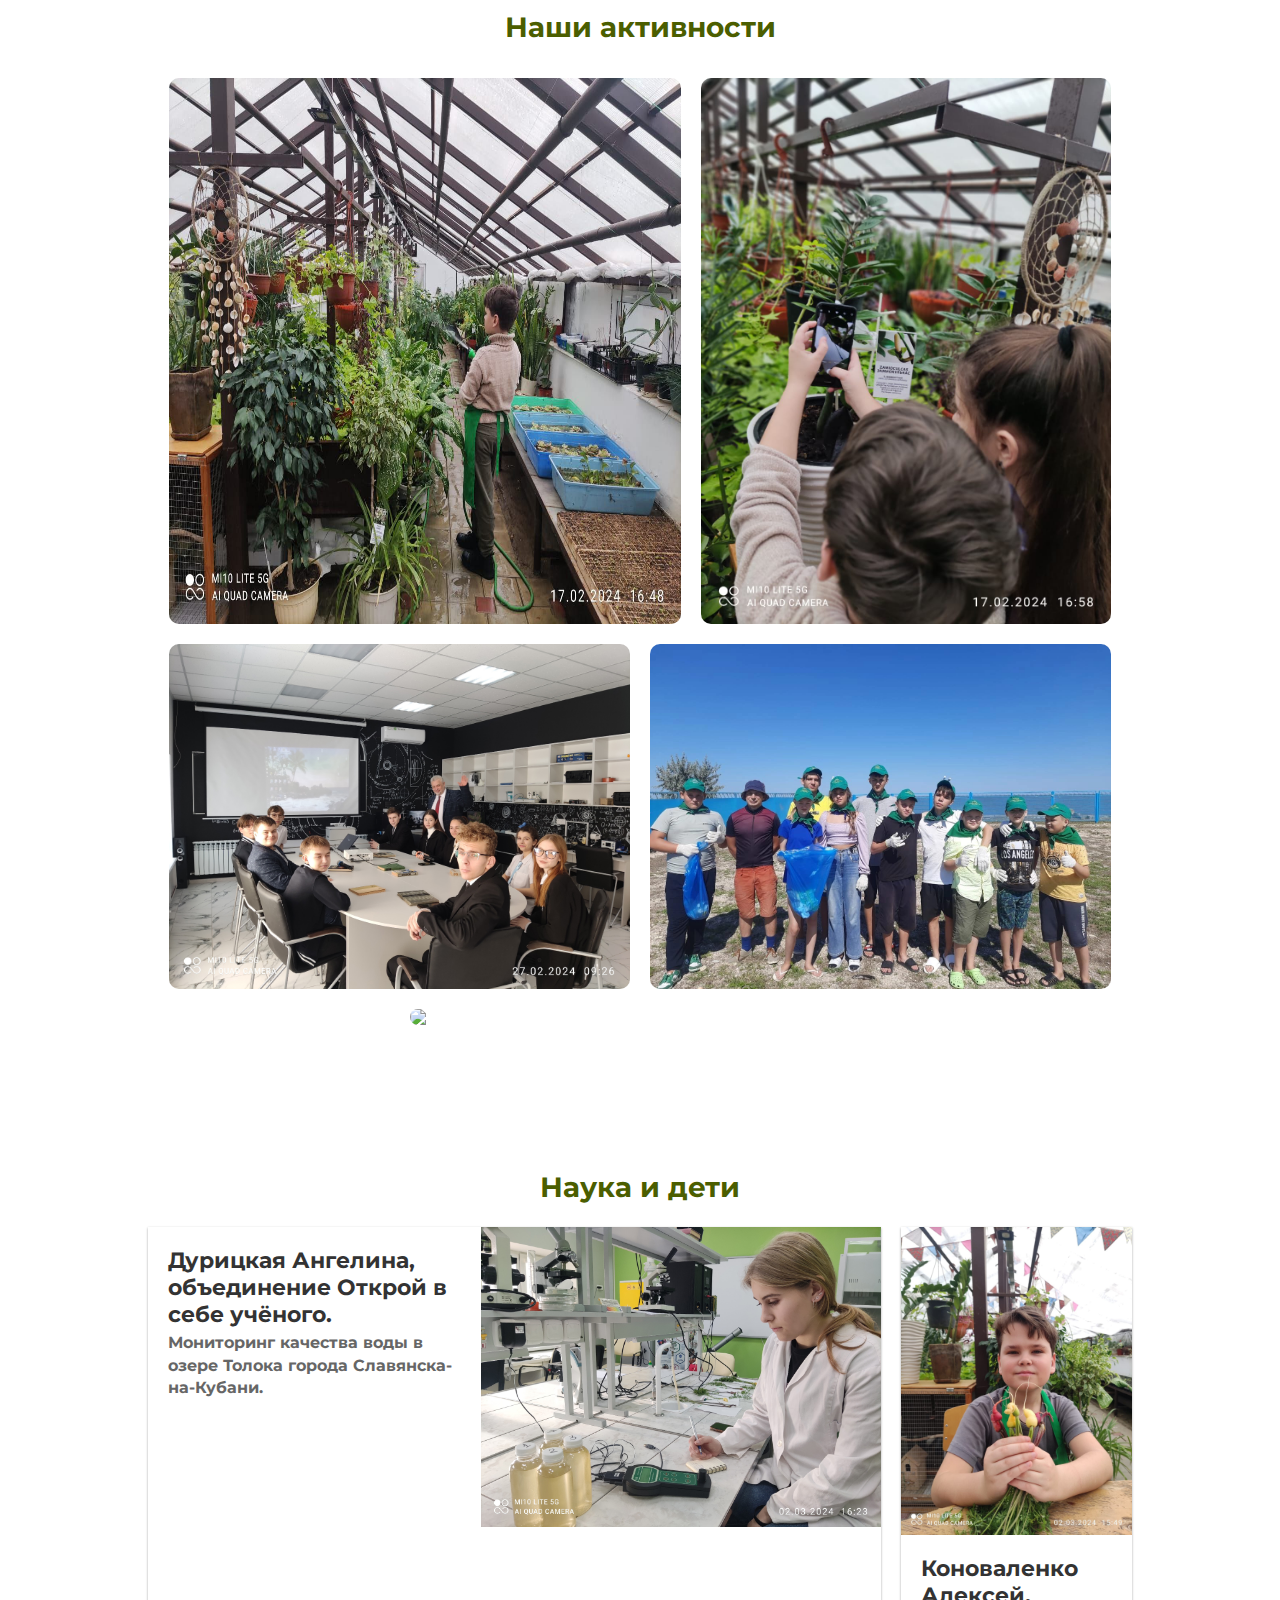
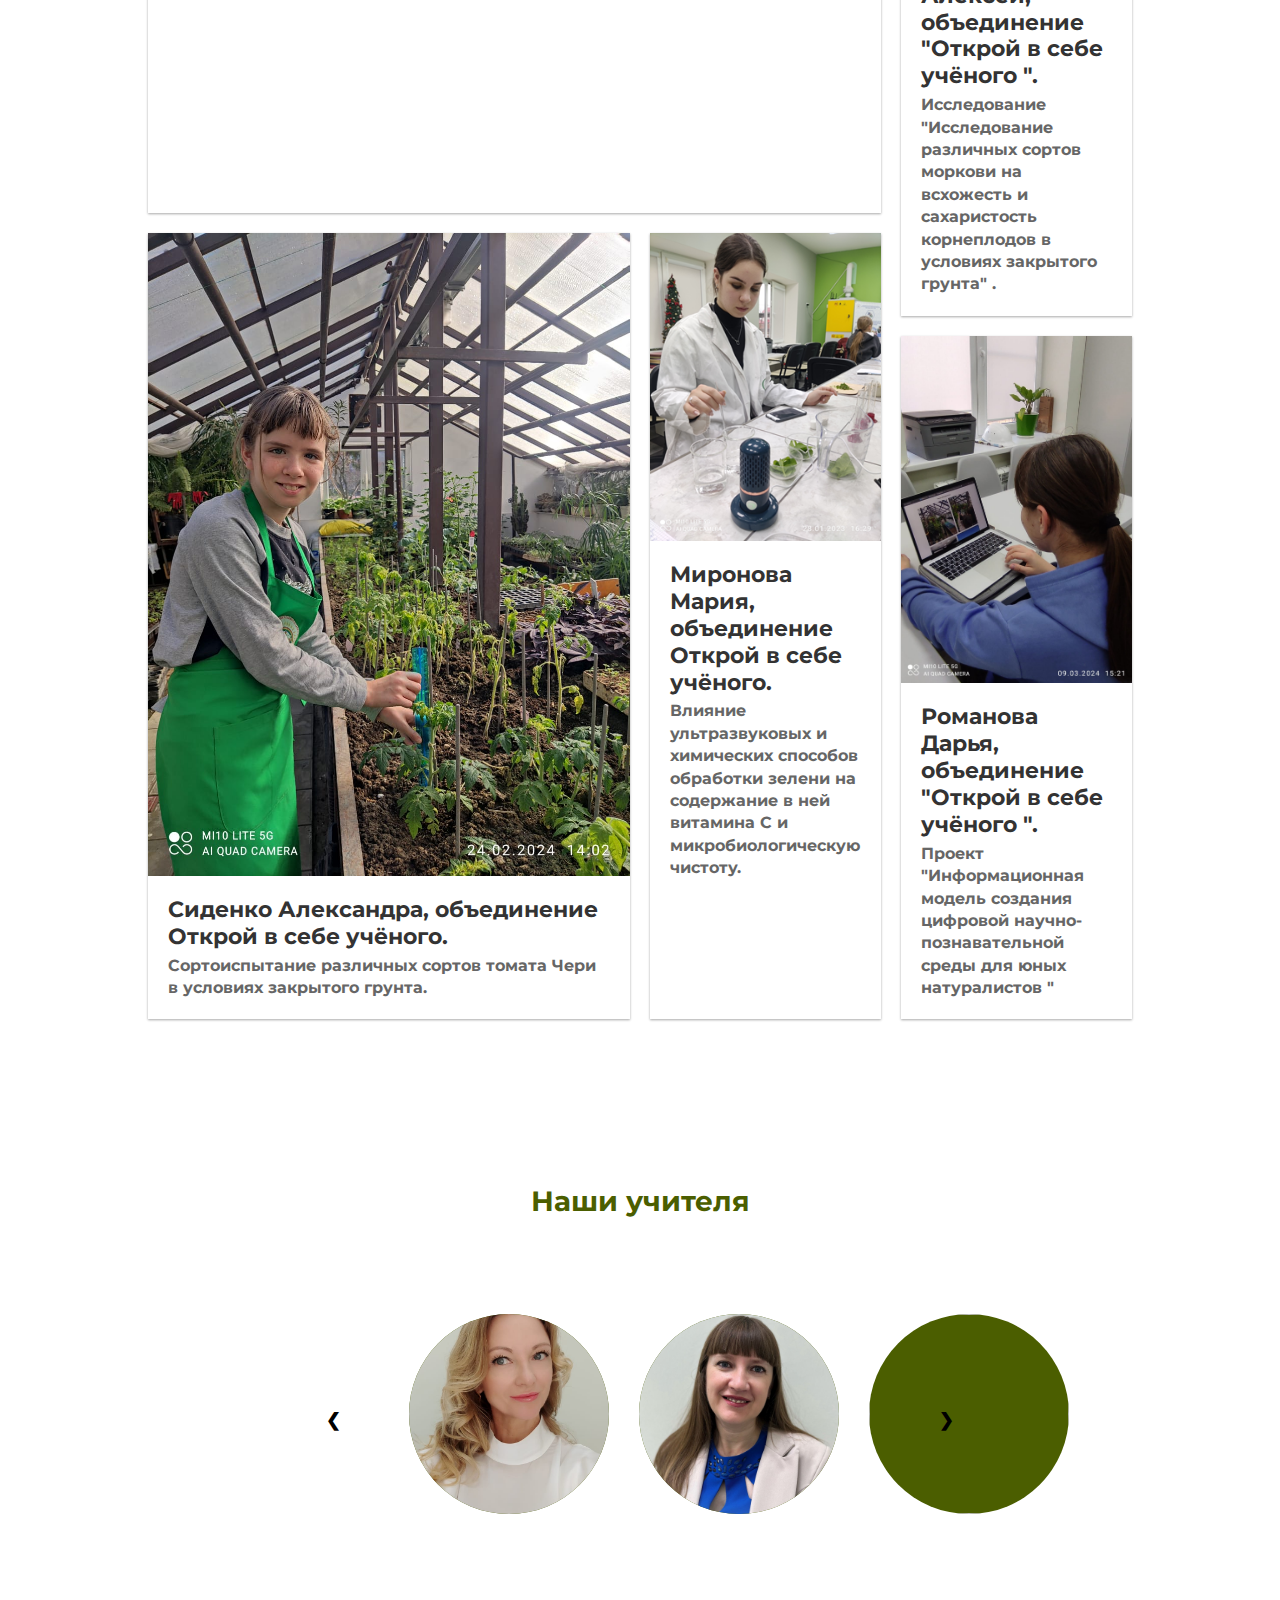
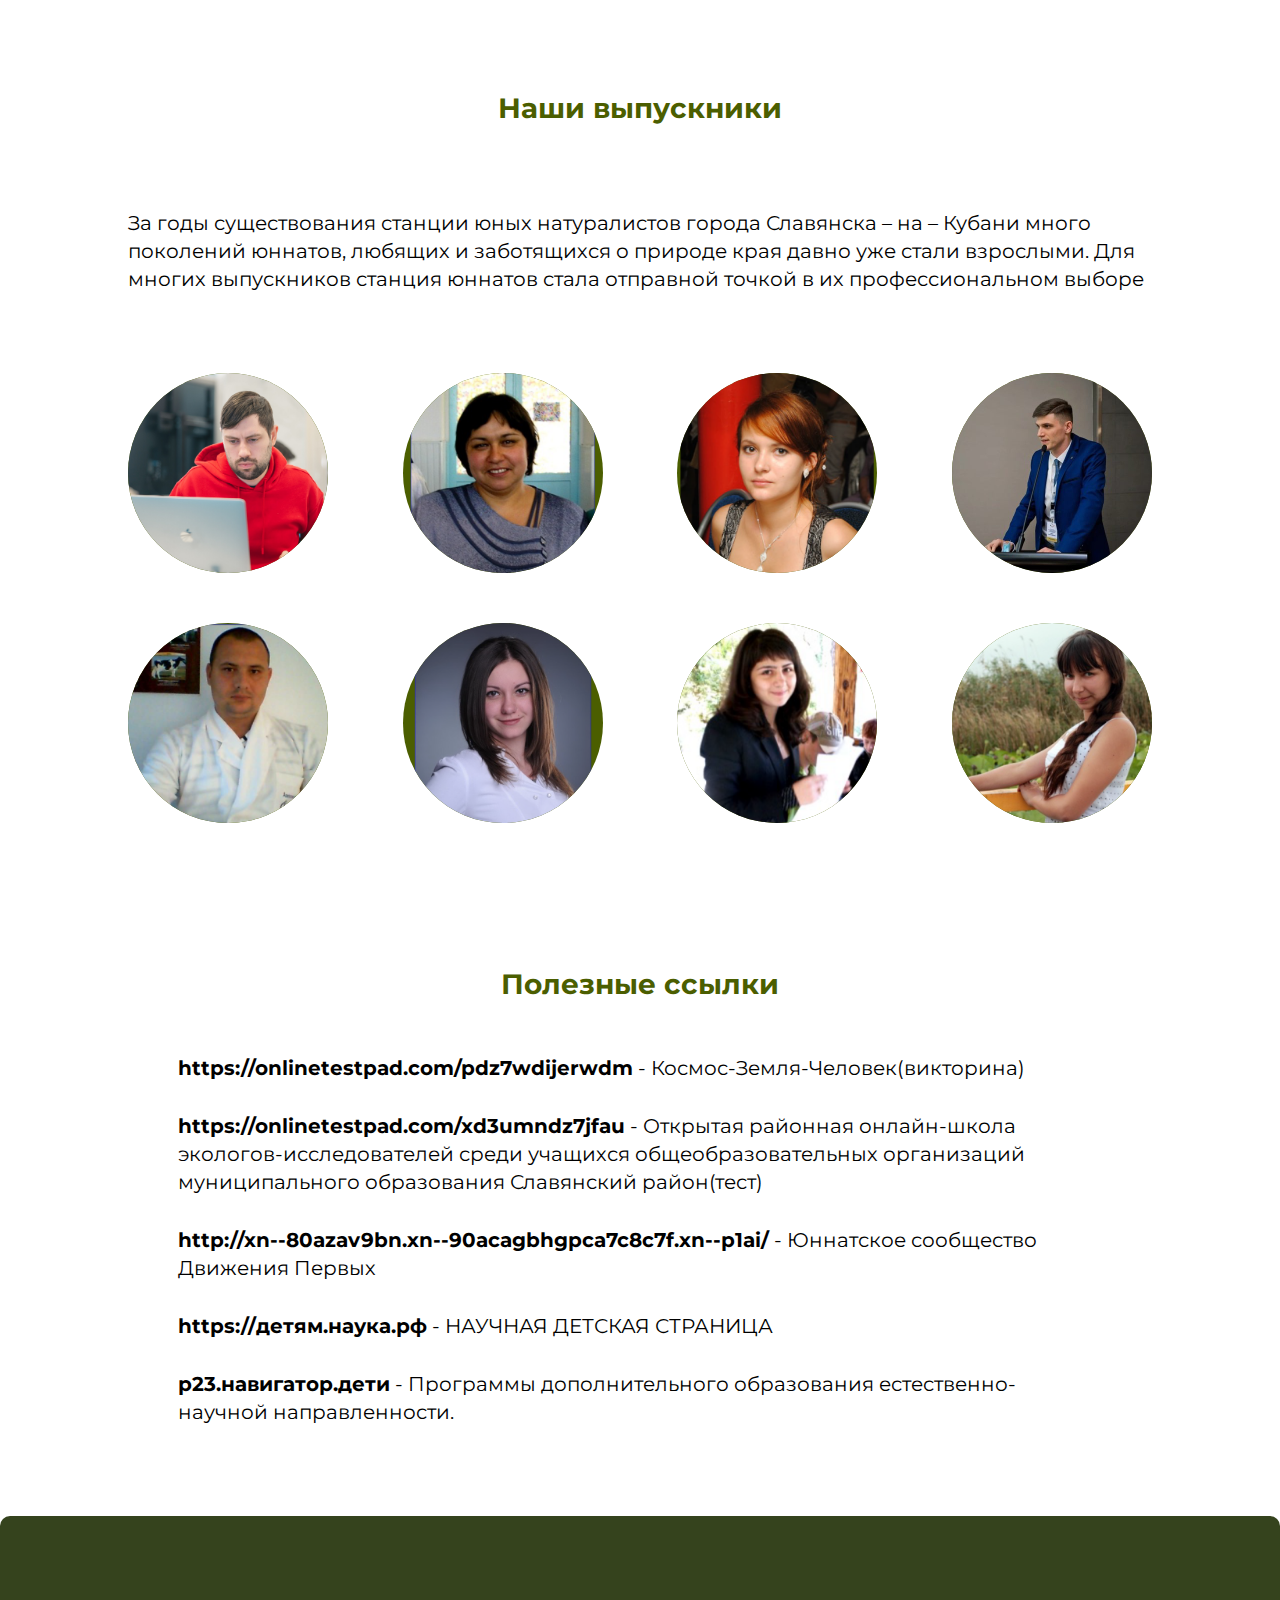
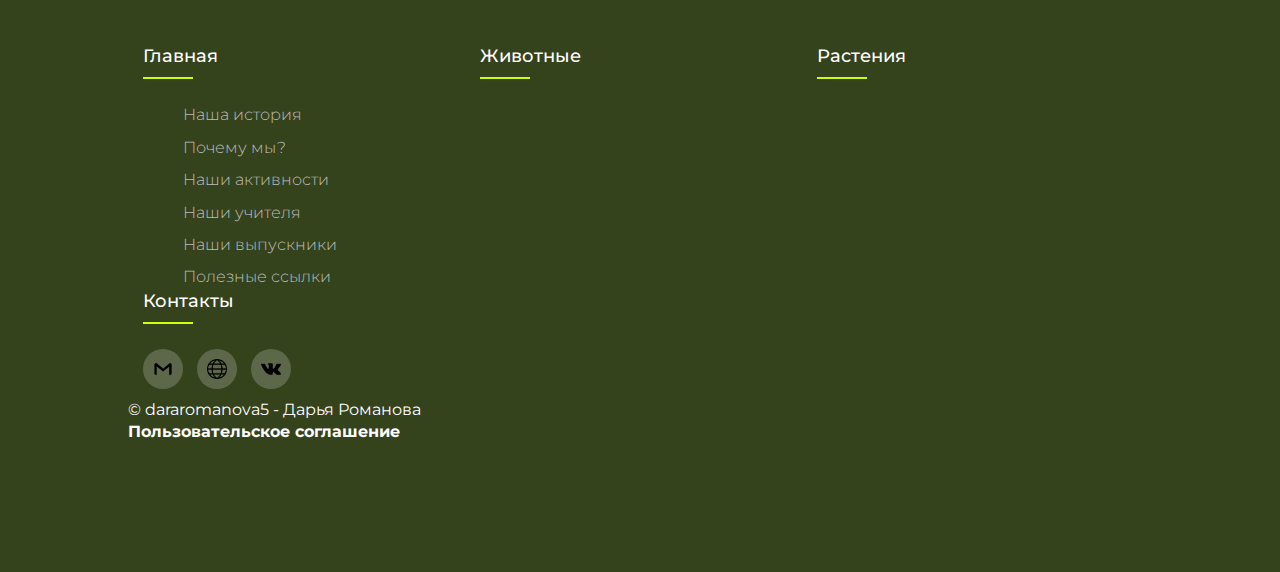
==== commit 7c2b4a8f: "initial commit" ====
--- a/index.html
+++ b/index.html
@@ -18,7 +18,9 @@
                     <ul class="submenu">
                         <li><a href="#history">Наша история</a></li>
                         <li><a href="#choice">Почему мы?</a></li>
-                        <li><a href="#activity">Наши активности</a></li>
+                        <li><a href="#infrastrucuture">Наша инфраструктура</a></li>
+                        <li><a href="#infrastrucuture">Наши активности</a></li>
+                        <li><a href="#science">Наука и дети</a></li>
                         <li><a href="#teachers">Наши учителя</a></li>
                         <li><a href="#pupils">Наши выпускники</a></li>
                         <li><a href="#reccomend">Полезные ссылки</a></li>
@@ -27,6 +29,7 @@
                 <li class="menu__item"><a href="animals.html"  class="menu__link">Животные</a></li>
                 <li class="menu__item"><a href="plants.html"  class="menu__link">Растения</a></li>
                 <li class="menu__item"><a href="cosmopark.html"  class="menu__link">Космопарк</a></li>
+                <li class="menu__item"><a href="news.html"  class="menu__link">Новости</a></li>
                 <li class="menu__item"><a href="contacts.html" class="menu__link">Контакты</a></li>
 
             </ul>
@@ -36,7 +39,7 @@
         <h1>Лучшее место для <br>юных<text style="color:#CEFD14"> любителей</text> <br>природы</h1>
         <button>Узнать больше</button>
     </div>
-    <h1 style="color:#CEFD14; text-align: center; font-size:18pt;">Станции Юных Натуралистов в этом году исполняется 50 лет!!</h1>
+    <h1 style="color:#CEFD14; text-align: center; font-size:18pt;" class="h1">Станции Юных Натуралистов в этом году исполняется 50 лет!!</h1>
 
     </header>
     <section class="history" id="history">
@@ -138,6 +141,18 @@
 
     </section>
 
+    <section class="infrastructure" id="infrastructure">
+      <h1>Наша инфраструктура</h1>
+      <div class="gallery">
+        <img src='assets/infrastructure/1_3.png'  width="50%">
+        <img src='assets/infrastructure/1_1.png' width="40%">
+      
+        <img src='assets/infrastructure/1_2.png' width="45%">
+        <img src='assets/infrastructure/1_3.jpeg' width="45%">
+        <img src='assets/infrastructure/1_5.png' width="45%">
+      </div>
+    </section>
+
     <section class="activity" id="activity">
       <h1>Наши активности</h1>
       <div class="gallery">
@@ -147,10 +162,101 @@
         <img src='assets/gallery/TTWu9GuOo5s.jpg' width="45%">
         <img src='assets/gallery/РОвесник.jpeg' width="45%">
         <img src='assets/gallery/20220607_134744.jpg' width="45%">
-
-        
       </div>
     </section>
+
+    <section class="science" id="science">
+      <h1>Наука и дети</h1>
+
+      <main class="main columns">
+        <section class="column main-column">
+          <a class="article first-article">
+
+          <figure class="article-image is-4by3">
+              <img src="science/4.jpg" alt="">
+            </figure>
+            <div class="article-body">
+              <h2 class="article-title">
+                Дурицкая Ангелина, объединение Открой в себе учёного.
+
+              </h2>
+              <p class="article-content">
+                Мониторинг качества воды в озере Толока города Славянска-на-Кубани.
+              </p>
+            </div>
+            </a>
+      
+          <div class="columns">
+            <div class="column nested-column">
+              <a class="article">
+                <figure class="article-image is-16by9">
+                  <img src="science/2.jpeg" alt="">
+                </figure>
+                <div class="article-body">
+                  <h2 class="article-title">
+                    Сиденко Александра, объединение Открой в себе учёного.
+                  </h2>
+                  <p class="article-content">
+                    Сортоиспытание различных сортов томата Чери в условиях закрытого грунта.
+                  </p>
+                </div>
+              </a>
+            </div>
+      
+            <div class="column">
+              <a class="article">
+                <figure class="article-image is-16by9">
+                  <img src="science/1.png" alt="">
+                </figure>
+                <div class="article-body">
+                  <h2 class="article-title">
+                    Миронова Мария, объединение Открой в себе учёного.
+                  </h2>
+                  <p class="article-content">
+                    Влияние ультразвуковых и химических способов обработки зелени на содержание в ней витамина С и микробиологическую чистоту.
+                  </p>
+                </div>
+                </a>
+            </div>
+          </div>
+        </section>
+      
+        <section class="column">
+          <a class="article">
+            <figure class="article-image is-3by2">
+              <img src="science/5.jpg" alt="">
+            </figure>
+            <div class="article-body">
+              
+              <h2 class="article-title">
+                Коноваленко Алексей, объединение "Открой в себе учёного ".
+              </h2>
+              <p class="article-content">
+                Исследование "Исследование различных сортов моркови на всхожесть и сахаристость корнеплодов в условиях закрытого грунта" .
+              </p>
+            </div>
+          </a>
+          <a class="article">
+            <figure class="article-image is-16by9">
+              <img src="science/3.jpeg" alt="">
+            </figure>
+            <div class="article-body">
+              <h2 class="article-title">
+                Романова Дарья, объединение "Открой в себе учёного ".
+              </h2>
+              <p class="article-content">
+                Проект "Информационная модель создания 
+                цифровой научно-познавательной среды для юных натуралистов 
+                "
+              </p>
+            </div>
+          </a>
+
+        </section>
+      </main>
+    </section>
+
+
 
     <section class="teachers" id="teachers">
         <h1>Наши учителя</h1>
@@ -523,7 +629,6 @@
   </div>
         </div>
     </section>
-
     <section class="recommendations" id="reccomend">
       <h1>Полезные ссылки</h1>
       <ul class="hrefs">
@@ -531,10 +636,9 @@
         <li><a href="https://onlinetestpad.com/xd3umndz7jfau" style="color: black;text-decoration: none;" target="_blank">https://onlinetestpad.com/xd3umndz7jfau</a> - Открытая районная онлайн-школа экологов-исследователей среди учащихся общеобразовательных организаций муниципального образования Славянский район(тест)</li>
         <li><a  href ='http://xn--80azav9bn.xn--90acagbhgpca7c8c7f.xn--p1ai/' style="color: black;text-decoration: none;" target="_blank">http://xn--80azav9bn.xn--90acagbhgpca7c8c7f.xn--p1ai/</a> - Юннатское сообщество Движения Первых</li>
         <li><a  href="https://детям.наука.рф" style="color: black;text-decoration: none;" target="_blank">https://детям.наука.рф</a> - НАУЧНАЯ ДЕТСКАЯ СТРАНИЦА</li>
+        <li><a href="https://р23.навигатор.дети/directivities/estestvennonauchnoe?municipality=35&organizer=353" style="color: black;text-decoration: none;" target="_blank">р23.навигатор.дети</a> - Программы дополнительного образования естественно-научной направленности.</li>
       </ul>
     </section>
-
-
     <footer class="footer">
           <div class="container">
               <div class="row">
@@ -565,7 +669,70 @@
                       </div>
                   </div>
               </div>
-              <text>© dararomanova5</text>
+              <text>© dararomanova5 - Дарья Романова</text>
+              <br>
+
+                <a href="#openModal_11">Пользовательское соглашение</a>
+    
+                <div id="openModal_11" class="modal">
+                    <div class="modal-dialog">
+                      <div class="modal-content">
+                        <div class="modal-header">
+                          <h3 class="modal-title">Пользовательское соглашение</h3>
+                          <a href="#close" title="Close" class="close">×</a>
+                        </div>
+                        <div class="modal-body">
+                          <pre>
+Настоящее Пользовательское Соглашение (Далее Соглашение) регулирует отношения между владельцем https://dararomanova5.github.io/yunnats/index.html (далее Станция Юных Натуралистов г. Славянска на Кубани или Администрация) с одной стороны и пользователем сайта с другой.
+Сайт Станция Юных Натуралистов г. Славянска на Кубани не является средством массовой информации.
+
+Используя сайт, Вы соглашаетесь с условиями данного соглашения.
+Если Вы не согласны с условиями данного соглашения, не используйте сайт Станция Юных Натуралистов г. Славянска на Кубани!
+
+Права и обязанности сторон
+Пользователь имеет право:
+- осуществлять поиск информации на сайте
+- получать информацию на сайте
+- распространять информацию на сайте
+- копировать информацию на другие сайты с указанием источника
+- использовать информацию сайта в личных некоммерческих целях
+
+Администрация имеет право:
+- по своему усмотрению и необходимости создавать, изменять, отменять правила
+- ограничивать доступ к любой информации на сайте
+
+Пользователь обязуется:
+- обеспечить достоверность предоставляемой информации
+- обеспечивать сохранность личных данных от доступа третьих лиц
+- не копировать информацию с других источников
+- не распространять информацию, которая направлена на пропаганду войны, разжигание национальной, расовой или религиозной ненависти и вражды, а также иной информации, за распространение которой предусмотрена уголовная или административная ответственность
+- не нарушать работоспособность сайта
+- не размещать материалы рекламного, эротического, порнографического или оскорбительного характера, а также иную информацию, размещение которой запрещено или противоречит нормам действующего законодательства РФ
+- не использовать скрипты (программы) для автоматизированного сбора информации и/или взаимодействия с Сайтом и его Сервисами
+
+Администрация обязуется:
+- поддерживать работоспособность сайта за исключением случаев, когда это невозможно по независящим от Администрации причинам.
+
+Ответственность сторон
+- администрация не несет никакой ответственности за услуги, предоставляемые третьими лицами
+- в случае возникновения форс-мажорной ситуации (боевые действия, чрезвычайное положение, стихийное бедствие и т. д.) Администрация не гарантирует сохранность информации, размещённой Пользователем, а также бесперебойную работу информационного ресурса
+
+Условия действия Соглашения
+Данное Соглашение вступает в силу при любом использовании данного сайта.
+Соглашение перестает действовать при появлении его новой версии.
+Администрация оставляет за собой право в одностороннем порядке изменять данное соглашение по своему усмотрению.
+Администрация не оповещает пользователей об изменении в Соглашении.
+
+
+Соглашение разработано на базе юридических документов сервиса Правилль
+</pre>
+
+                        </div>
+                      </div>
+                    </div>
+                  </div>
+            </div>
+              
           </div>
     </footer>
    <script src="js/script.js"></script>
--- a/css/style.css
+++ b/css/style.css
@@ -657,3 +657,254 @@
 .gallery img{
     border-radius: 10px;
 }
+
+
+
+
+
+@media screen and (max-width: 750px) {
+    .uk-img{
+        display: none;
+    }
+    section{
+        flex-direction: column;
+        align-items: center;
+        justify-content: center;
+        gap:10px;
+    }
+    .choice{
+        width:100%;
+    }
+    .choices{
+        flex-direction: column;
+        gap:30px;
+        justify-content: center;
+    }
+    .gallery img{
+        width:100%;
+    }
+    .teachers-part{
+        flex-direction: column;
+    }
+    .pupils-main{
+        justify-content: center;
+    }
+    .hrefs{
+        font-size: 10pt;
+        justify-content: center;
+        padding: 0;
+        margin: 0;
+        margin-top: 20px;
+    }
+    .main-history{
+        flex-direction: column;
+        align-items: center;
+        gap:8px;
+    }
+    .time{
+        padding: 0;
+    }
+    .history{
+        gap:5px;
+    }
+    .history button{
+        font-size: 10pt;
+    }
+    .header-text h1{
+        font-size: 15pt;
+    }
+    .header-text button{
+        font-size: 12pt;
+        padding: 5px;
+    }
+    .header-text{
+        gap:10px;
+        padding:0;
+    }
+    header{
+        gap:20px;
+    }
+    .topmenu{
+        font-size: 10pt;
+        gap: 10px;
+    }
+
+    .header-top{
+        gap: 10px;
+    }
+    .submenu li a{
+        font-size: 2px;
+    }
+
+    .h1{
+        display: none;
+    }
+    .part-1{
+        border-right: none;
+    }
+    .soc-l{
+        gap:35px;
+    }
+    h1{
+        font-size: 10pt;
+    }
+    .modal-dialog{
+        max-width:300px;
+        left:10%;
+
+    }
+}
+
+
+
+
+*,
+*::before,
+*::after {
+	box-sizing: inherit;
+}
+
+html {
+  -moz-osx-font-smoothing: grayscale;
+  -webkit-font-smoothing: antialiased;
+  min-width: 300px;
+  overflow-x: hidden;
+  overflow-y: scroll;
+  text-rendering: optimizeLegibility;
+}
+
+body {
+  font-size: 1rem;
+  font-weight: 400;
+  line-height: 1.4;
+}
+
+.main-header-news{
+    color:#4B5E00;
+    padding: 0;
+}
+
+.header {
+  color: white;
+  padding: 40px 0 20px;
+  text-align: center;
+}
+
+.header h1 {
+  font-size: 40px;
+  font-weight: bold;
+}
+
+.header h2 a {
+  border-bottom: 1px solid rgba(255, 255, 255, 0.5);
+  color: white;
+  font-size: 20px;
+  opacity: 0.5;
+}
+
+.header h2 a:hover {
+  border-bottom-color: white;
+  opacity: 1;
+}
+
+.main {
+  margin: 0 auto;
+  max-width: 1040px;
+  padding: 10px;
+}
+
+.column {
+  flex: 1;
+  flex-direction: column;
+  margin:0;
+}
+
+.article {
+  background: white;
+  box-shadow: 0 1px 3px rgba(0, 0, 0, 0.12), 0 1px 2px rgba(0, 0, 0, 0.24);
+  color: #666;
+  display: flex;
+  flex: 1;
+  flex-direction: column;
+  flex-basis: auto;
+  margin: 10px;
+}
+
+.article:hover,
+.article:focus {
+  box-shadow: 0 14px 28px rgba(0, 0, 0, 0.25), 0 10px 10px rgba(0, 0, 0, 0.22);
+  color: #444;
+}
+
+.article-image {
+  background: #eee;
+  display: block;
+  position: relative;
+  width: 100%;
+}
+
+.article-image img {
+  display: block;
+  width: 100%;
+}
+
+.article-body {
+  display: flex;
+  flex: 1;
+  flex-basis: auto;
+  flex-direction: column;
+  padding: 20px;
+}
+
+.article-title {
+  color: #333;
+  flex-shrink: 0;
+  font-size: 1.4em;
+  font-weight: 700;
+  line-height: 1.2;
+}
+
+.article-content {
+  flex: 1;
+  flex-basis: auto;
+  margin-top: 5px;
+}
+
+.article-info {
+  display: flex;
+  font-size: 0.85em;
+  justify-content: space-between;
+  margin-top: 10px;
+}
+
+@media screen and (min-width: 800px) {
+  .columns,
+  .column {
+    display: flex;
+  }
+}
+
+@media screen and (min-width: 1000px) {
+  .first-article {
+    flex-direction: row;
+  }
+
+  .first-article .article-body {
+    flex: 1;
+  }
+
+  .first-article .article-image {
+    height: 300px;
+    order: 2;
+    padding-top: 0;
+    width: 400px;
+  }
+
+  .main-column {
+    flex: 3;
+  }
+
+  .nested-column {
+    flex: 2;
+  }
+}
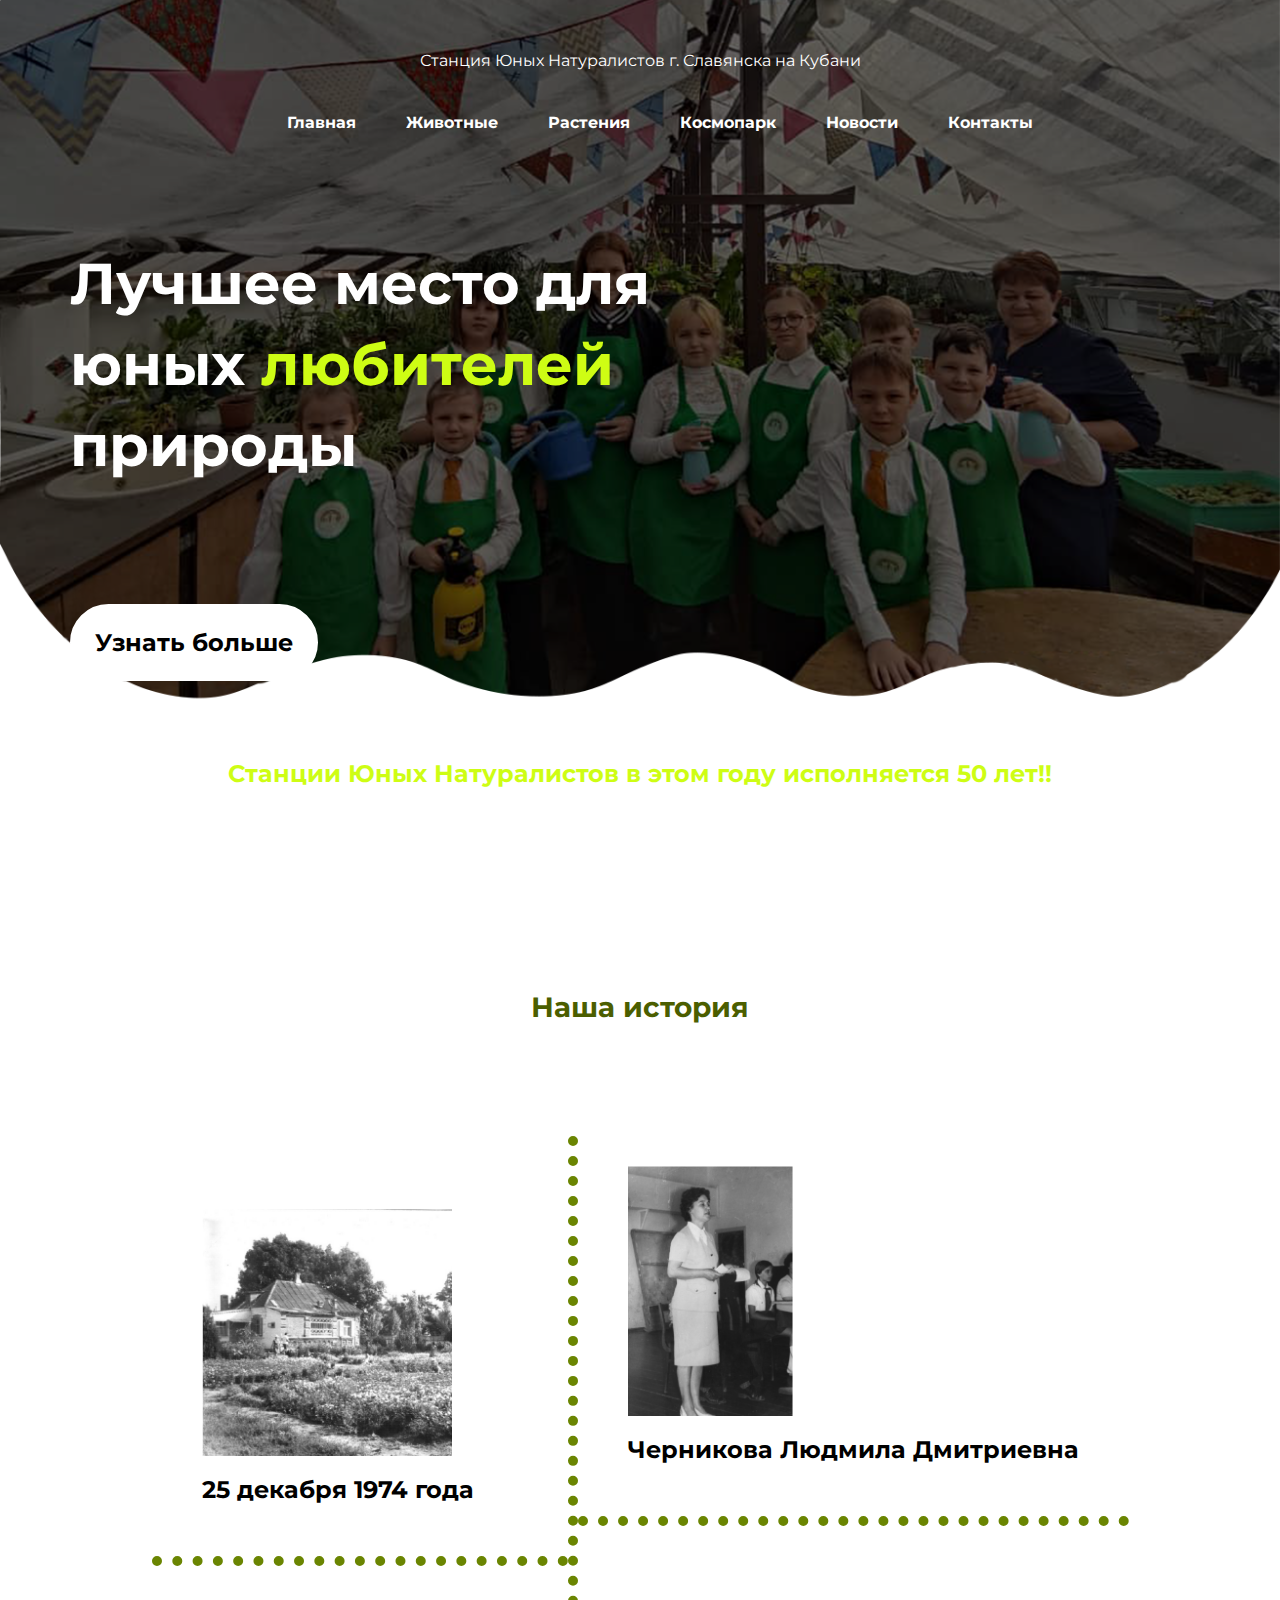
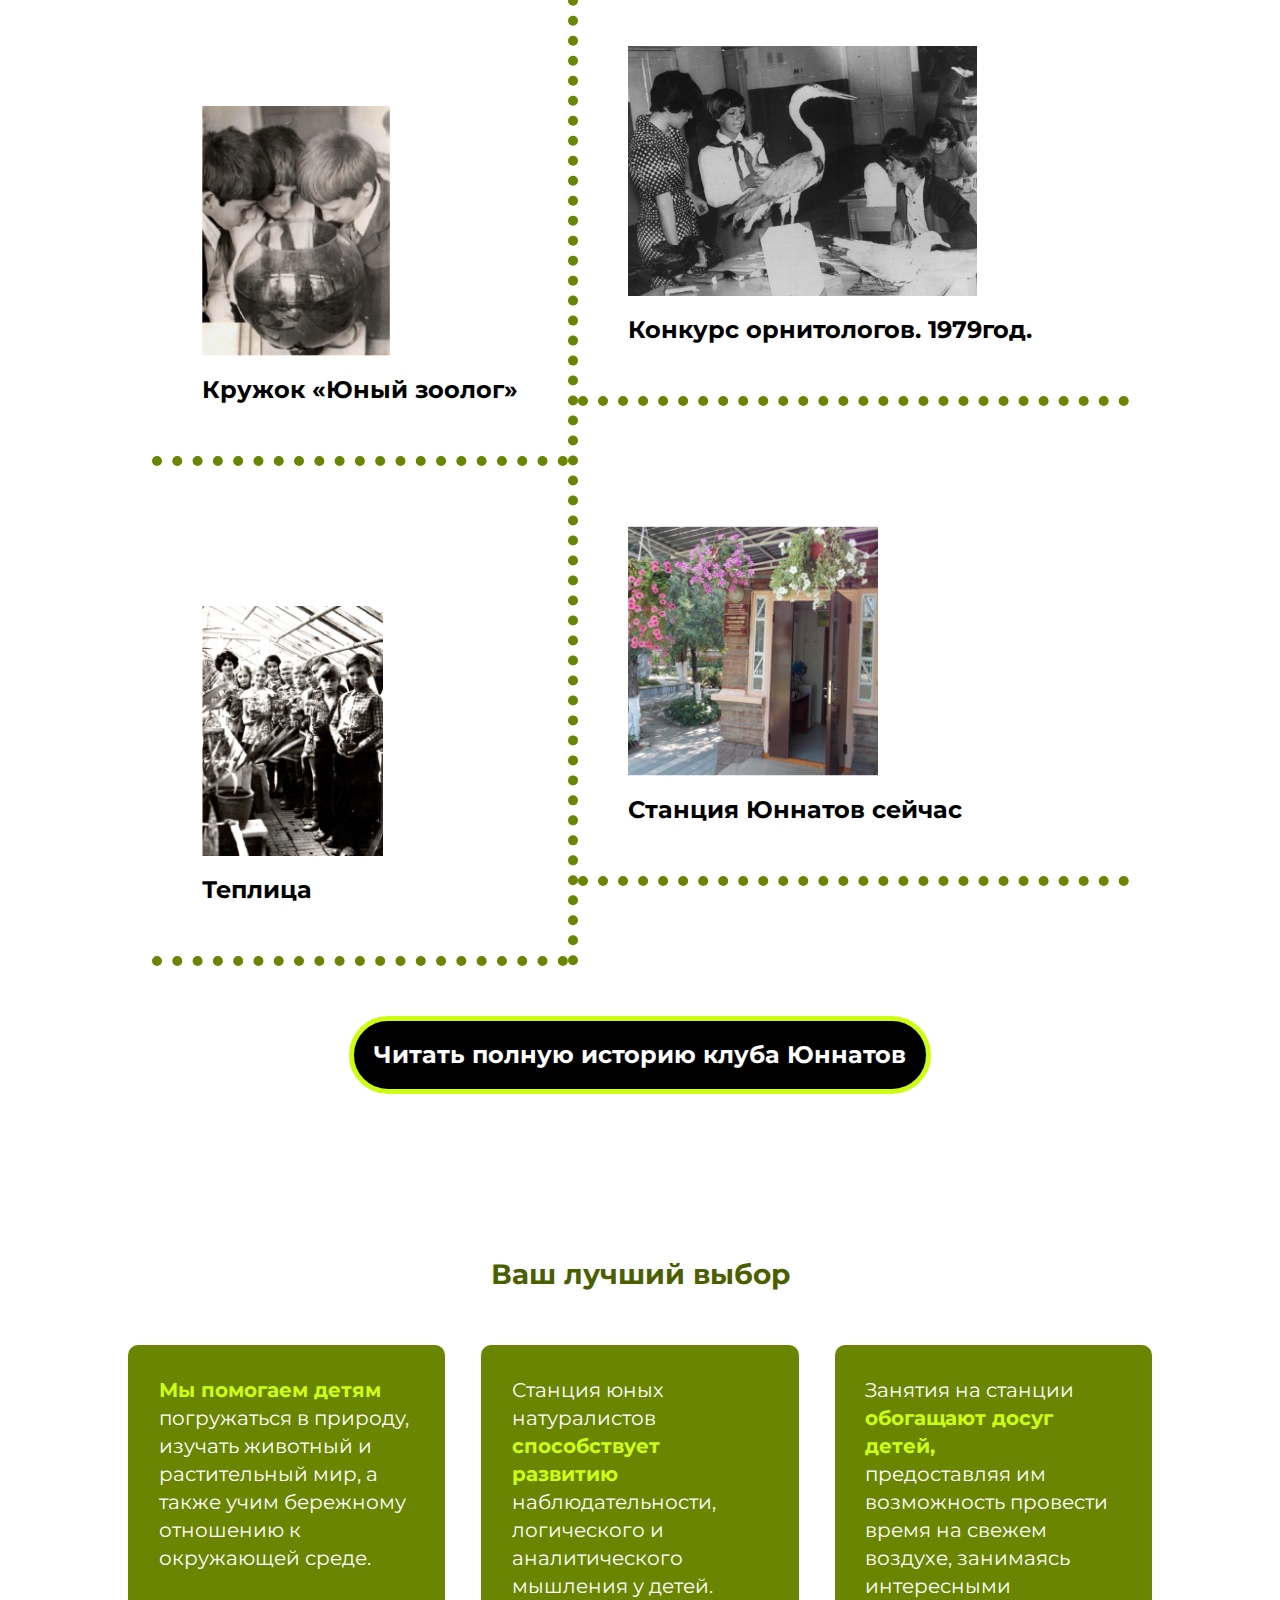
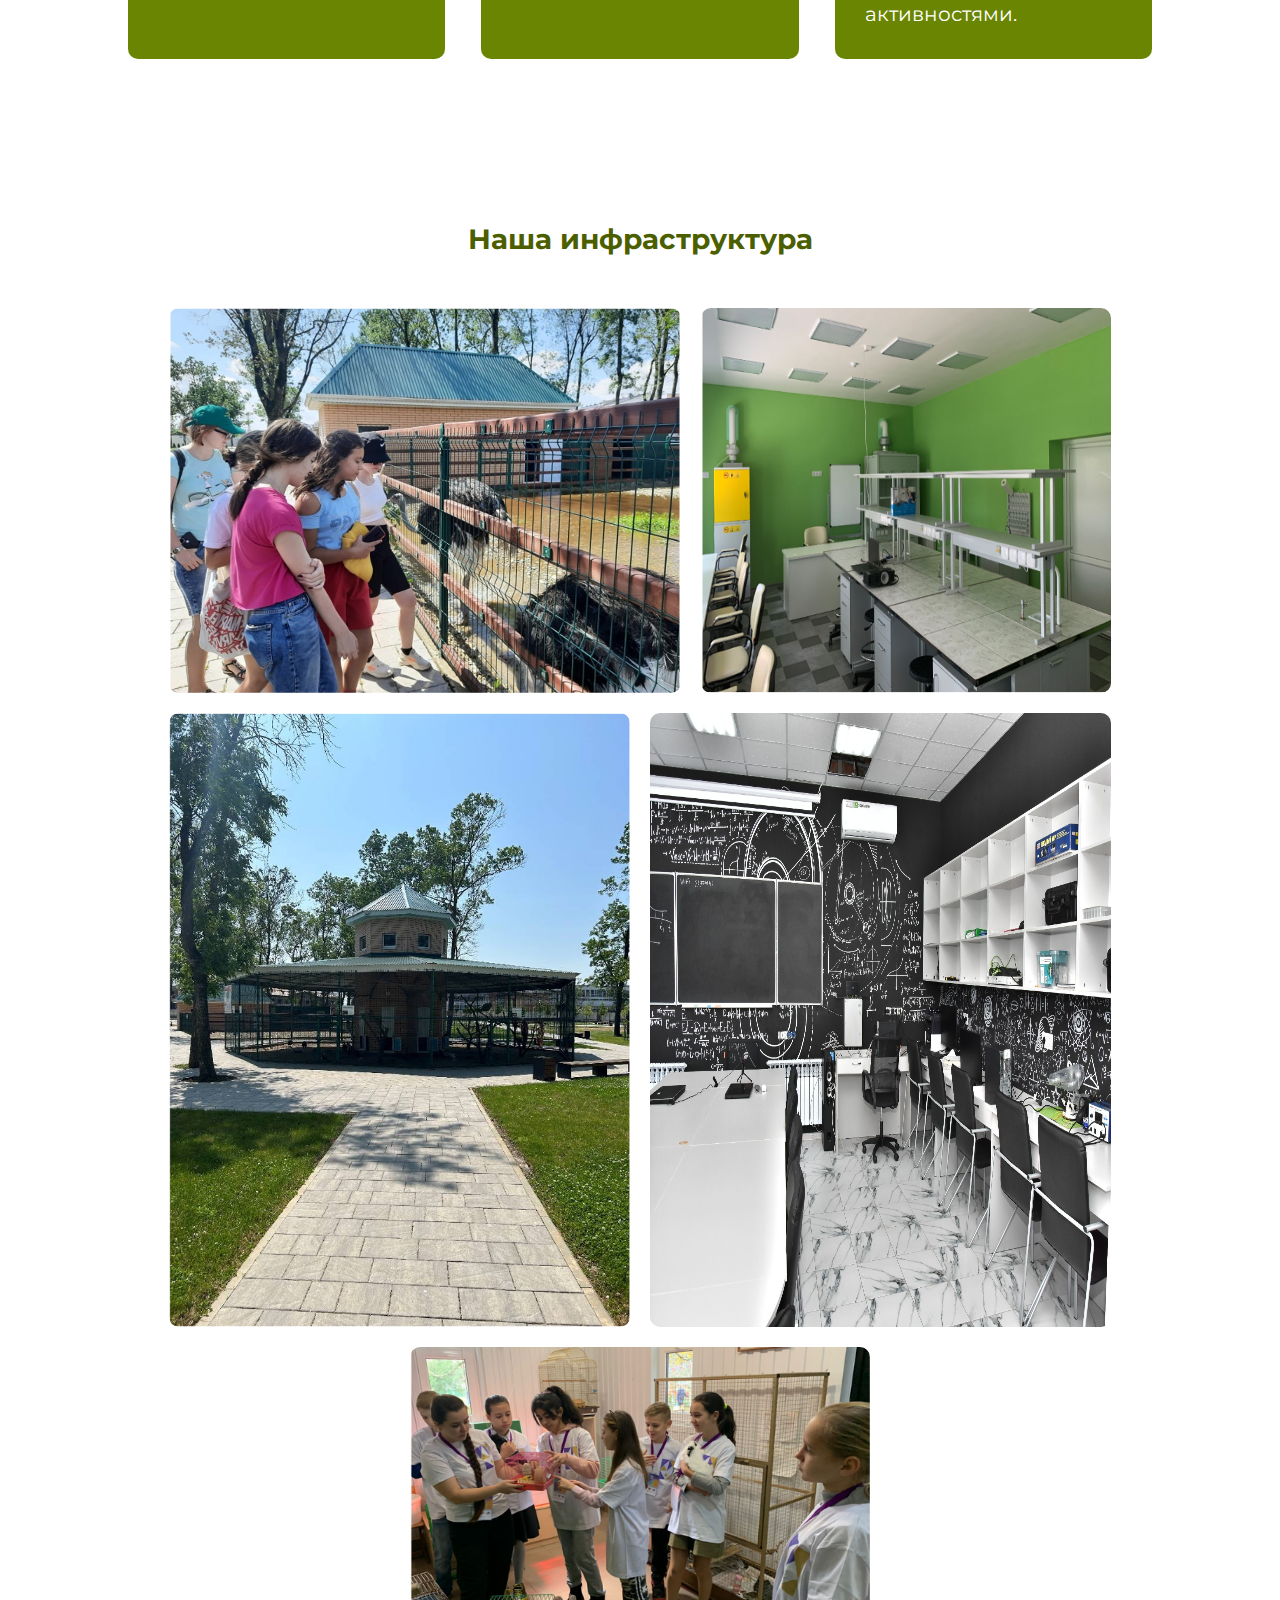
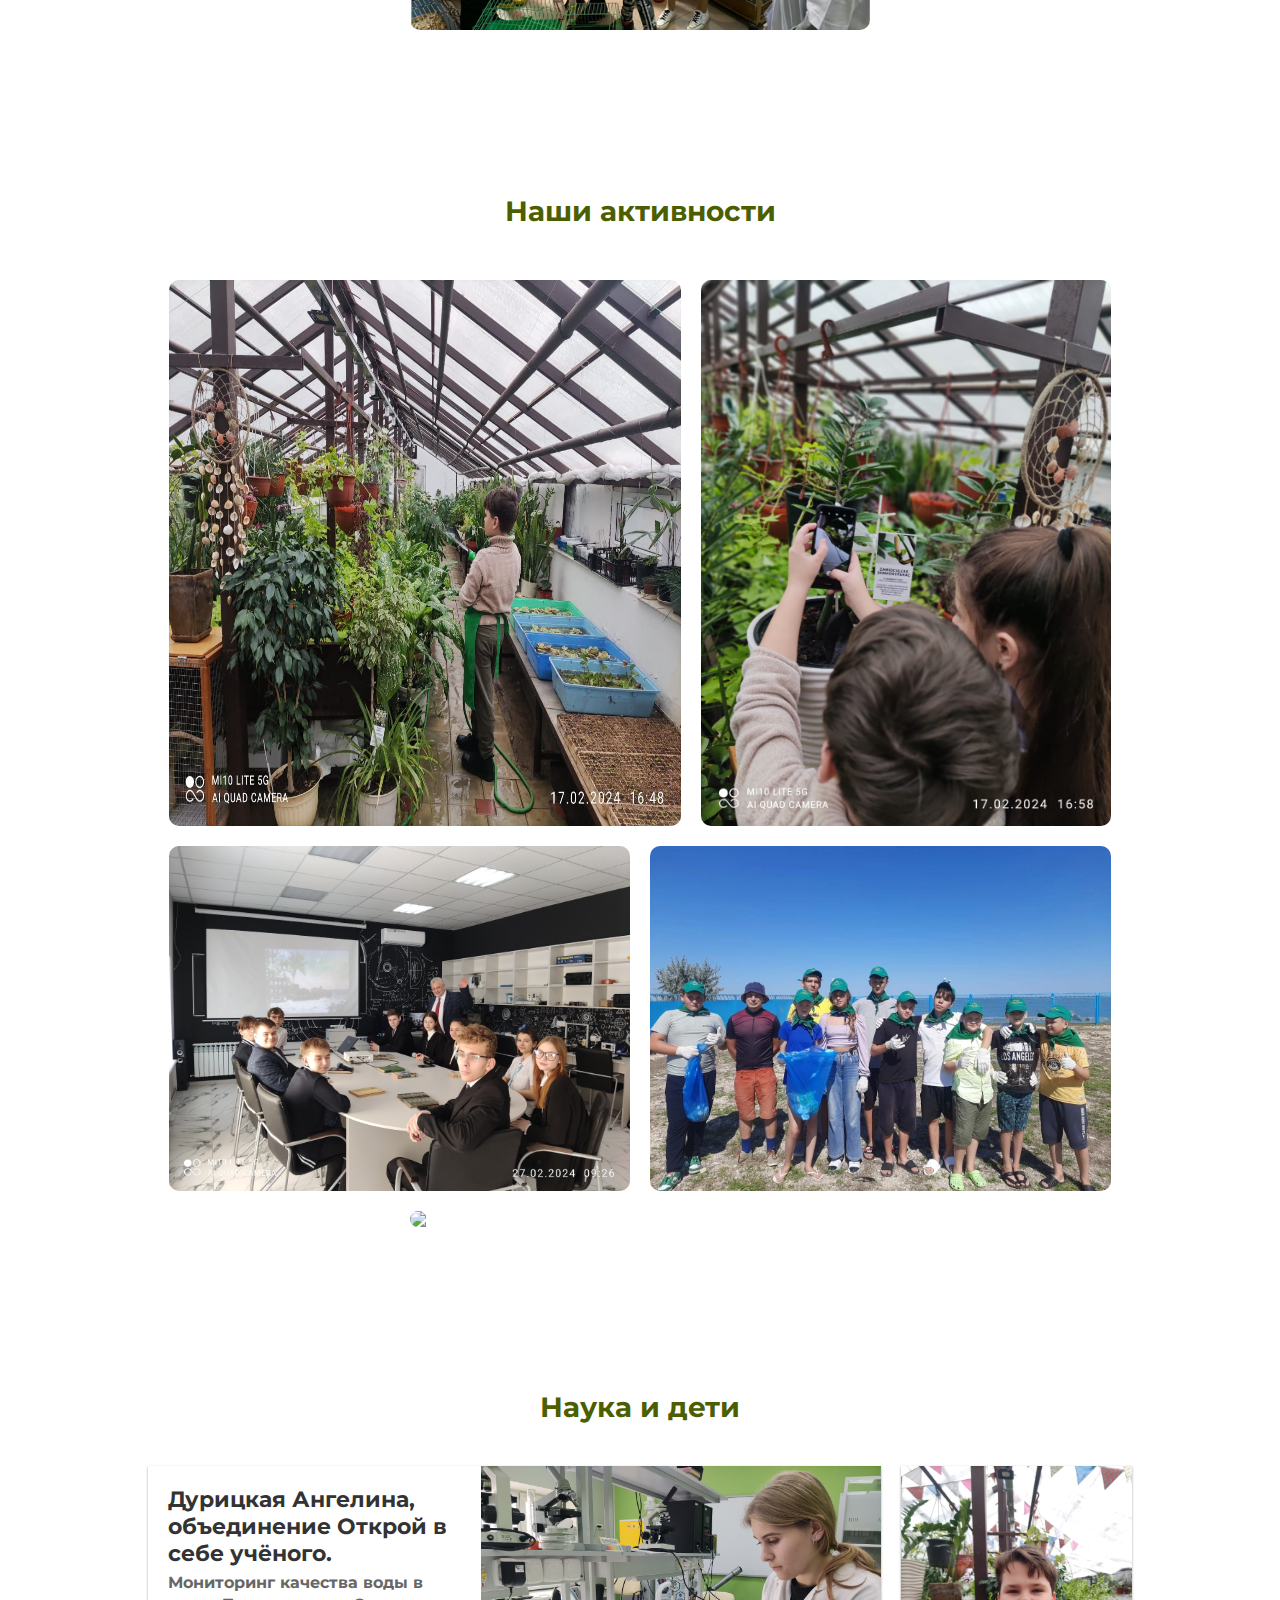
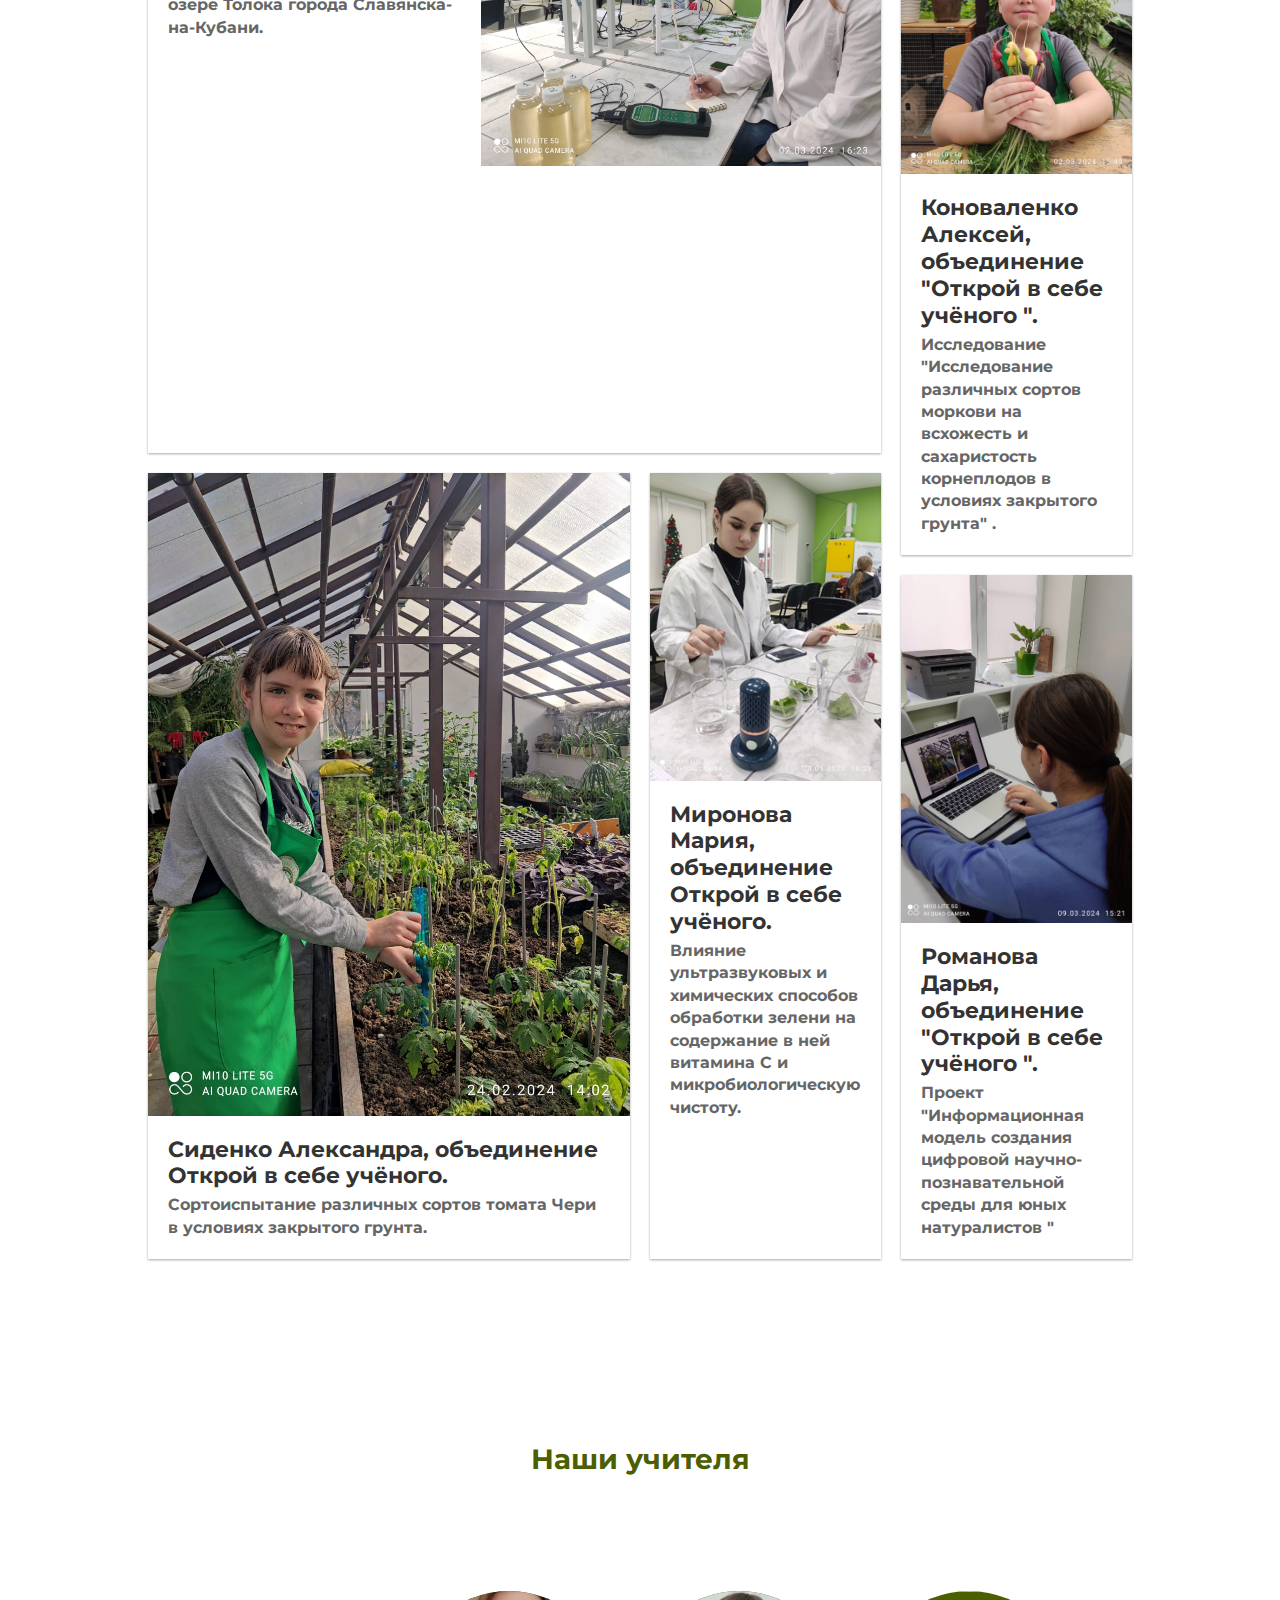
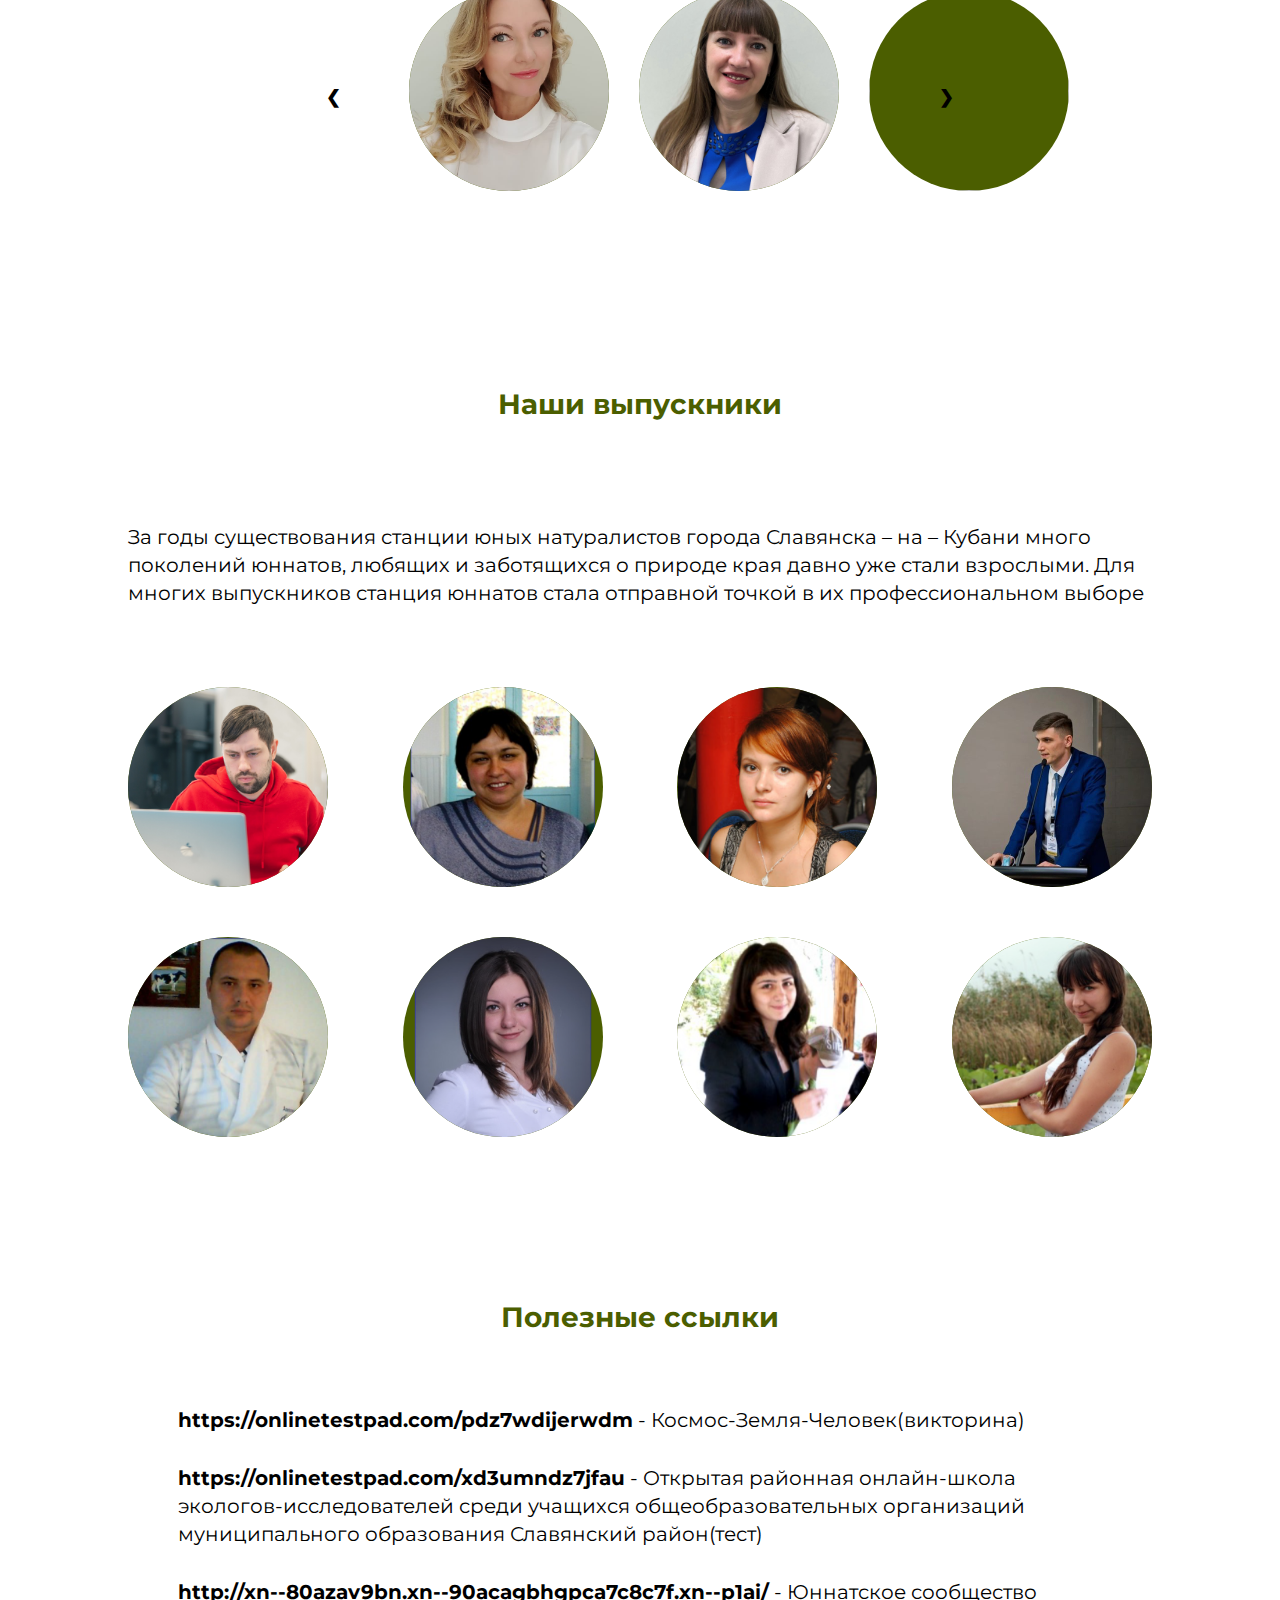
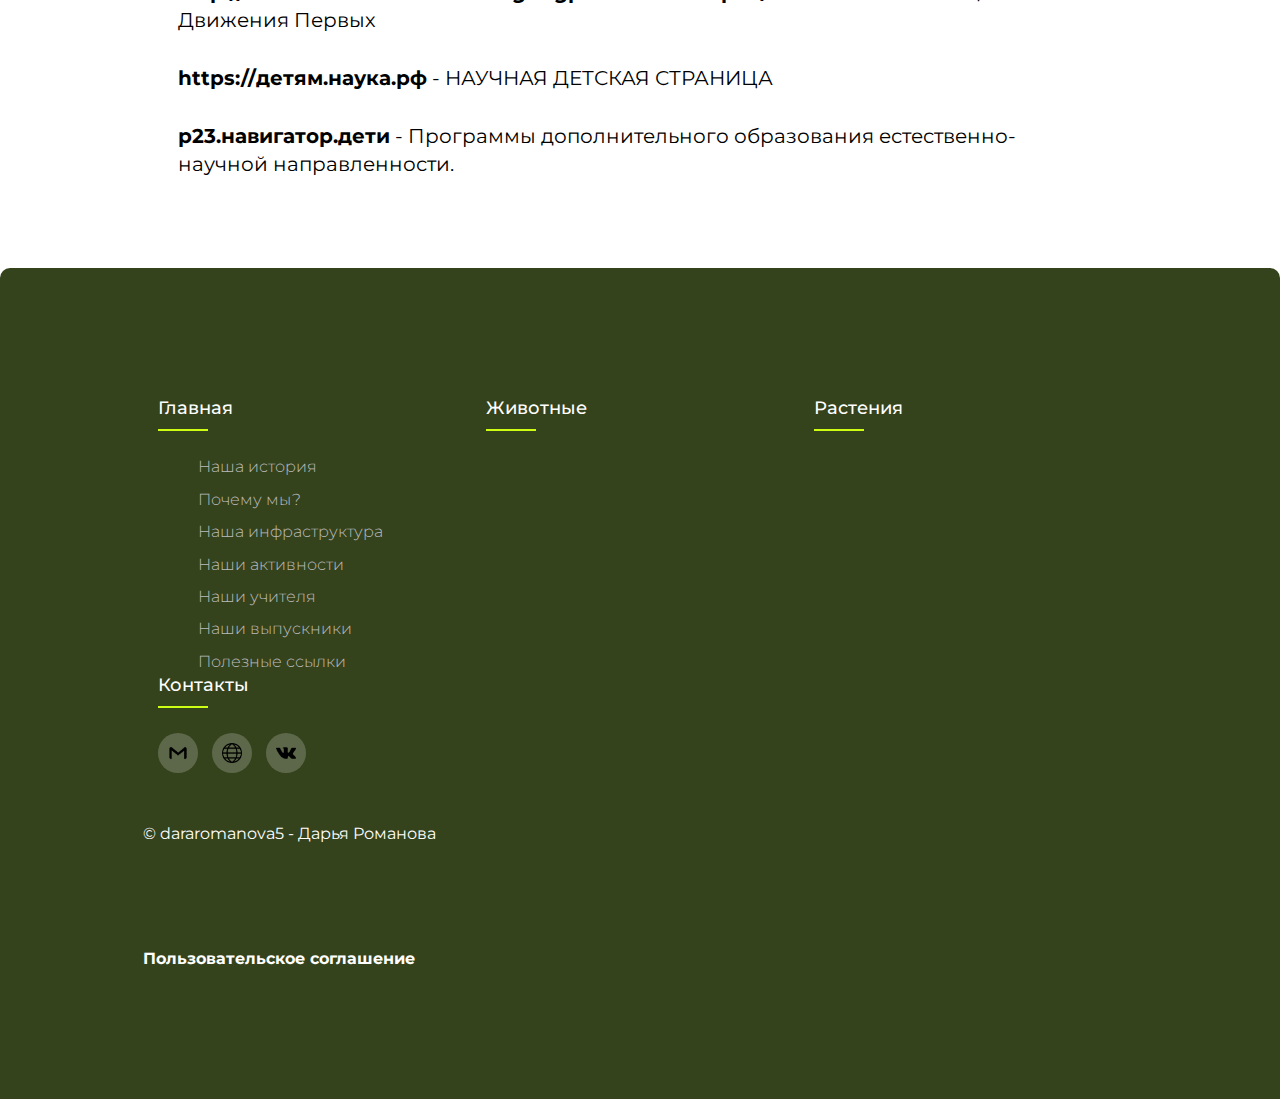
==== commit 5fffe01f: "initial commit" ====
--- a/index.html
+++ b/index.html
@@ -5,13 +5,24 @@
     <meta name="viewport" content="width=device-width, initial-scale=1.0">
     <title>Станция Юных Натуралистов  г Славянска на Кубани</title>
     <link rel="stylesheet" href="css/style.css">
+    <link rel="stylesheet" href="css/normalize.css">
     <link rel="shortcut icon" href="favicon.svg" type="image/x-icon">
+
+    <script defer src="js/main.js"></script>
 </head>
 <body>
-    <header id="header" class="main-header">
+  
+    <header id="header" class="header">
         <img src="1.png" class="background" />
         <div class="header-top">
+        <div class="container header__container">
         <p class="title-name">Станция Юных Натуралистов  г. Славянска на Кубани</p>
+         
+
+        <button class="header__burger-btn" id="burger">
+          <span></span><span></span><span></span>
+        </button>
+
         <nav class="menu" id="menu">
             <ul class="topmenu" class="menu__list">
                 <li class="menu__item"><a href="index.html" class="active" class="menu__link">Главная</a>
@@ -19,7 +30,7 @@
                         <li><a href="#history">Наша история</a></li>
                         <li><a href="#choice">Почему мы?</a></li>
                         <li><a href="#infrastrucuture">Наша инфраструктура</a></li>
-                        <li><a href="#infrastrucuture">Наши активности</a></li>
+                        <li><a href="#activity">Наши активности</a></li>
                         <li><a href="#science">Наука и дети</a></li>
                         <li><a href="#teachers">Наши учителя</a></li>
                         <li><a href="#pupils">Наши выпускники</a></li>
@@ -34,10 +45,11 @@
 
             </ul>
         </nav>
+        </div>
     </div>
         <div class='header-text'>
-        <h1>Лучшее место для <br>юных<text style="color:#CEFD14"> любителей</text> <br>природы</h1>
-        <button>Узнать больше</button>
+        <h1 class="main-h1">Лучшее место для <br>юных<text style="color:#CEFD14;"> любителей</text> <br>природы</h1>
+        <button class="button_href"><a href="#history">Узнать больше</a></button>
     </div>
     <h1 style="color:#CEFD14; text-align: center; font-size:18pt;" class="h1">Станции Юных Натуралистов в этом году исполняется 50 лет!!</h1>
 
@@ -647,6 +659,7 @@
                       <ul>
                         <li><a href="#history">Наша история</a></li>
                         <li><a href="#choice">Почему мы?</a></li>
+                        <li><a href="#infrastrucuture">Наша инфраструктура</a></li>
                         <li><a href="#activity">Наши активности</a></li>
                         <li><a href="#teachers">Наши учителя</a></li>
                         <li><a href="#pupils">Наши выпускники</a></li>
@@ -735,6 +748,7 @@
               
           </div>
     </footer>
+
    <script src="js/script.js"></script>
     <link rel="preconnect" href="https
 ://fonts.googleapis.com">
--- a/css/style.css
+++ b/css/style.css
@@ -41,6 +41,10 @@
     flex-direction: column;
     align-items:center;
     gap:40px;
+}
+
+.button_href a{
+    color:black;
 }
 
 img.background {
@@ -54,7 +58,7 @@
     z-index: -1;
   
     /* Зависит от размера изображения */
-    @media screen and (max-width: 500px){
+  @media screen and (max-width: 500px){
       img.bg{
         left: 50%;
         margin-left: -320px;
@@ -79,9 +83,15 @@
 }
 
 
-.main-header h1{
+.main-h1 h1{
     font-size: 46pt;
     color:white;
+}
+
+.container{
+    display: flex;
+    flex-direction: column;
+    gap:40px;
 }
 
 .main-menu{
@@ -495,6 +505,29 @@
     text-decoration: none;
 }
 
+
+
+.footer-cosmopark{
+    padding: 10%;
+    background: rgb(0,0,0);
+    background: linear-gradient(22deg, rgba(0,0,0,1) 0%, rgba(5,5,62,1) 51%, rgba(14,10,91,1) 83%);
+    color:white;
+    border-top-left-radius: 10px;
+    border-top-right-radius: 10px;
+    
+}
+
+.footer-cosmopark .footer-col h4::before{
+	content: '';
+	position: absolute;
+	left:0;
+	bottom: -10px;
+	background-color: #1452fd;
+	height: 2px;
+	box-sizing: border-box;
+	width: 50px;
+}
+
 /*FOOTER*/
 footer{
     padding: 10%;
@@ -584,18 +617,10 @@
 }
 .animal-description{
     position: static;
-    width:100%;
-}
-}
-@media(max-width: 574px){
-  .footer-col{
-    width: 100%;
-}
-.animal-description{
-    position: static;
-    width:100%;
-}
-}
+    width:87%;
+}
+}
+
 /**/
 
 
@@ -753,6 +778,7 @@
         left:10%;
 
     }
+
 }
 
 
@@ -908,3 +934,245 @@
     flex: 2;
   }
 }
+
+.body-cosmopark{
+    background: rgb(7,58,140);
+    background: linear-gradient(172deg, rgba(7,58,140,1) 0%, rgba(2,0,36,1) 21%, rgba(9,9,121,1) 88%);
+}
+
+
+
+
+
+
+
+
+
+
+
+
+
+
+
+.body-wraper {
+    overflow: hidden;
+    width: 100%;
+    position: relative;
+}
+
+.container {
+    max-width: 1200px;
+    margin: 0 auto;
+    padding: 0 15px;
+}
+
+
+
+.header__container {
+    display: flex;
+    justify-content: space-between;
+    align-items: center;
+    padding-top: 10px;
+    padding-bottom: 10px;
+}
+
+.header__burger-btn {
+    display: none;
+    position: relative;
+    width: 40px;
+    height: 40px;
+    background-color: transparent;
+    border: none;
+    outline: none;
+    z-index: 2;
+    cursor: pointer;
+}
+
+.header__burger-btn span {
+    display: block;
+    position: absolute;
+    width: 30px;
+    height: 3px;
+    left: 5px;
+    background-color: rgb(255, 255, 255);
+    transition: background-color .3s, opacity .3s, transform .5s;
+    will-change: transform;
+}
+
+.header__burger-btn:hover span {
+    background-color: rgb(255, 255, 255);
+}
+
+.header__burger-btn span:nth-child(1) {
+    transform: translateY(-10px);
+}
+
+.header__burger-btn span:nth-child(2) {}
+
+.header__burger-btn span:nth-child(3) {
+    transform: translateY(10px);
+}
+
+
+/* Крестик */
+
+.header.open .header__burger-btn span {
+    background-color: white;
+}
+
+.header.open .header__burger-btn span:nth-child(1) {
+    transform: translateY(0) rotate(45deg);
+}
+
+.header.open .header__burger-btn span:nth-child(2) {
+    opacity: 0;
+}
+
+.header.open .header__burger-btn span:nth-child(3) {
+    transform: translateY(0) rotate(-45deg);
+}
+
+.menu__list {
+    display: flex;
+    align-items: center;
+    list-style-type: none;
+    padding: 0;
+    margin: 0;
+}
+
+.menu__item:not(:last-child) {
+    margin-right: 20px;
+}
+
+.body-animals .menu .menu__item a{
+    color:#9cc00a;
+}
+
+.menu__link {
+    font-size: 16px;
+}
+
+@media (max-width: 992px) {
+    .header__burger-btn {
+        display: block;
+    }
+    .body-animals .menu{
+        position: absolute;
+        right: -350px;
+        top: 0;
+        width: 300px;
+        padding: 20px 20px 20px 10px;
+        background-color: #4B5E00;
+        border-radius: 10px;
+        visibility: hidden;
+        transition: transform .5s, visibility .5s;
+        will-change: transform;
+    }
+    .menu {
+        position: absolute;
+        right: -350px;
+        top: 0;
+        width: 300px;
+        padding: 20px 20px 20px 10px;
+        background-color: #4B5E00;
+        border-radius: 10px;
+        visibility: hidden;
+        transition: transform .5s, visibility .5s;
+        will-change: transform;
+    }
+    .body-cosmopark .menu {
+        position: absolute;
+        right: -350px;
+        top: 0;
+        width: 300px;
+        padding: 20px 20px 20px 10px;
+        background-color: #2434e5;
+        border-radius: 10px;
+        visibility: hidden;
+        transition: transform .5s, visibility .5s;
+        will-change: transform;
+    }
+    .menu__list {
+        display: block;
+    }
+    .menu__item:not(:last-child) {
+        margin-right: 0;
+    }
+    .menu__link {
+        color: white;
+        font-size: 21px;
+        display: block;
+        padding: 10px;
+    }
+    .header.open .menu {
+        transform: translateX(-100%);
+        visibility: visible;
+    }
+
+    nav{
+        display: flex;
+        flex-direction: column;
+    }
+
+    .header h1{
+        font-size: 18pt;
+        text-align: center;
+    }
+    .header-text{
+        align-items: center;
+    }
+
+    .main-history{
+        align-items: center;
+    }
+
+    .time{
+        display: table-cell;
+        vertical-align: middle;
+        text-align: center;
+    }
+
+    .menu__item a{
+        font-size: 10pt;
+    }
+
+    .header__burger-btn:hover{
+        background-color: transparent;
+    }
+    .topmenu{
+        flex-direction: column;
+        align-items: flex-start;
+        gap:0;
+    }
+    .container{
+        flex-direction: row;
+        gap:0;
+    }
+
+    .iframe-cosmopark{
+        height:auto;
+    }
+
+}
+
+.header-text .main-h1{
+    font-size: 4.5vw;
+    text-align: left;
+}
+
+
+.body-animals .header{
+    color:#4B5E00;
+}
+
+.body-animals .header__burger-btn span {
+    background-color: #4B5E00;
+}
+.body-animals .header__burger-btn:hover span {
+    background-color: #cefd14;
+}
+
+.cosmopark-text{
+    margin-top:10px;
+}
+
